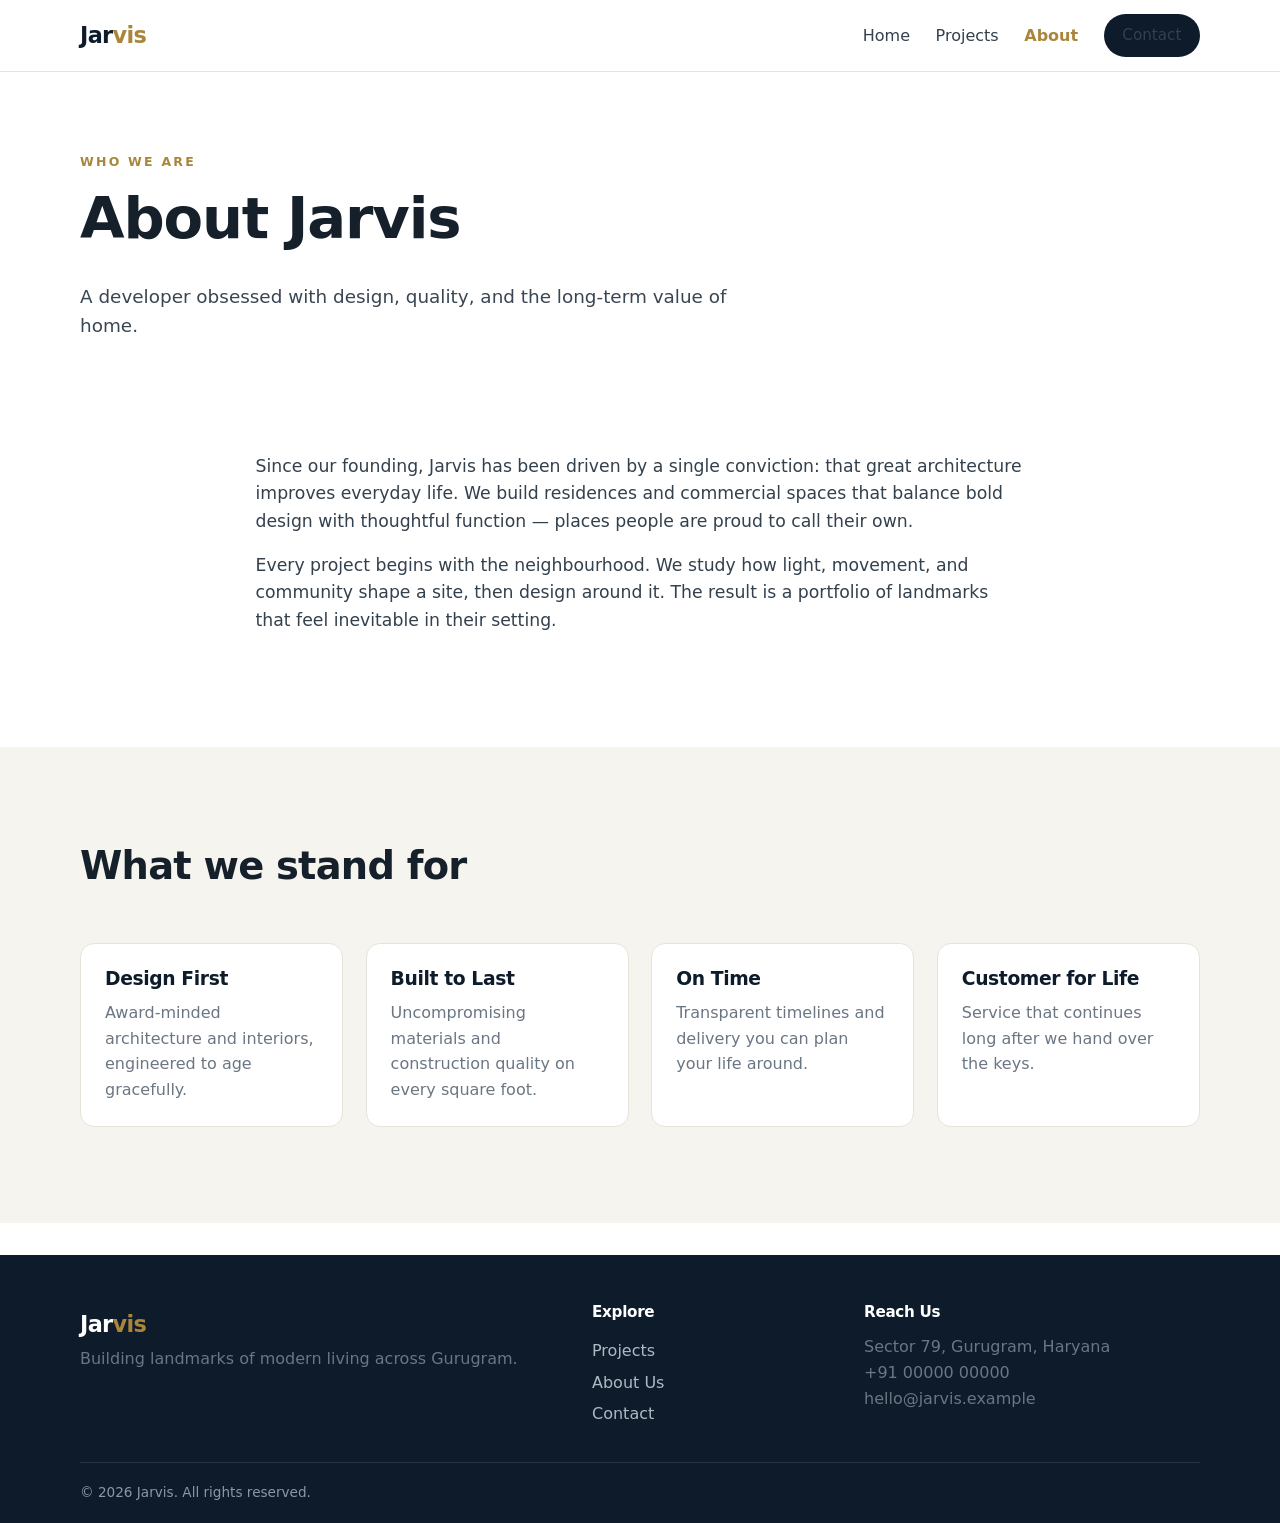
==== about.html @ 3f621bff "Initial commit: Jarvis real estate website" ====
<!DOCTYPE html>
<html lang="en">
<head>
  <meta charset="UTF-8" />
  <meta name="viewport" content="width=device-width, initial-scale=1.0" />
  <meta name="description" content="About Jarvis — our story, vision, and values." />
  <title>About — Jarvis</title>
  <link rel="stylesheet" href="css/styles.css" />
</head>
<body>
  <header class="site-header">
    <div class="container nav-wrap">
      <a class="brand" href="index.html">Jar<span>vis</span></a>
      <button class="nav-toggle" aria-label="Toggle menu" aria-expanded="false">
        <span></span><span></span><span></span>
      </button>
      <nav class="nav">
        <a href="index.html">Home</a>
        <a href="projects.html">Projects</a>
        <a href="about.html" class="active">About</a>
        <a href="contact.html" class="btn btn-nav">Contact</a>
      </nav>
    </div>
  </header>

  <main>
    <section class="page-head">
      <div class="container">
        <p class="eyebrow">Who We Are</p>
        <h1>About Jarvis</h1>
        <p class="lead">A developer obsessed with design, quality, and the long-term value of home.</p>
      </div>
    </section>

    <section class="section">
      <div class="container prose">
        <p>
          Since our founding, Jarvis has been driven by a single conviction:
          that great architecture improves everyday life. We build residences and commercial
          spaces that balance bold design with thoughtful function — places people are proud
          to call their own.
        </p>
        <p>
          Every project begins with the neighbourhood. We study how light, movement, and
          community shape a site, then design around it. The result is a portfolio of
          landmarks that feel inevitable in their setting.
        </p>
      </div>
    </section>

    <section class="section alt">
      <div class="container">
        <div class="section-head"><h2>What we stand for</h2></div>
        <div class="values">
          <div class="value">
            <h3>Design First</h3>
            <p>Award-minded architecture and interiors, engineered to age gracefully.</p>
          </div>
          <div class="value">
            <h3>Built to Last</h3>
            <p>Uncompromising materials and construction quality on every square foot.</p>
          </div>
          <div class="value">
            <h3>On Time</h3>
            <p>Transparent timelines and delivery you can plan your life around.</p>
          </div>
          <div class="value">
            <h3>Customer for Life</h3>
            <p>Service that continues long after we hand over the keys.</p>
          </div>
        </div>
      </div>
    </section>
  </main>

  <footer class="site-footer">
    <div class="container footer-grid">
      <div>
        <a class="brand" href="index.html">Jar<span>vis</span></a>
        <p class="muted">Building landmarks of modern living across Gurugram.</p>
      </div>
      <div>
        <h4>Explore</h4>
        <a href="projects.html">Projects</a>
        <a href="about.html">About Us</a>
        <a href="contact.html">Contact</a>
      </div>
      <div>
        <h4>Reach Us</h4>
        <p class="muted">Sector 79, Gurugram, Haryana<br />+91 00000 00000<br />hello@jarvis.example</p>
      </div>
    </div>
    <div class="container footer-bottom">
      <span>© <span id="year"></span> Jarvis. All rights reserved.</span>
    </div>
  </footer>

  <script src="js/main.js"></script>
</body>
</html>
---- css/styles.css ----
/* ===== Smartworld Developers — Design System ===== */
:root {
  --navy: #0d1b2a;
  --navy-2: #14273d;
  --ink: #16202b;
  --paper: #ffffff;
  --sand: #f6f4ef;
  --muted: #6b7683;
  --line: #e7e3da;
  --gold: #c8a34e;
  --gold-dark: #a9863a;
  --radius: 14px;
  --shadow: 0 10px 30px rgba(13, 27, 42, 0.08);
  --wrap: 1120px;
  --font: "Segoe UI", system-ui, -apple-system, Roboto, Helvetica, Arial, sans-serif;
}

* { box-sizing: border-box; }
html { scroll-behavior: smooth; }
body {
  margin: 0;
  font-family: var(--font);
  color: var(--ink);
  background: var(--paper);
  line-height: 1.6;
  -webkit-font-smoothing: antialiased;
}
h1, h2, h3, h4 { line-height: 1.2; margin: 0 0 .5em; letter-spacing: -0.02em; }
h1 { font-size: clamp(2.2rem, 5vw, 3.6rem); }
h2 { font-size: clamp(1.6rem, 3.5vw, 2.4rem); }
p { margin: 0 0 1rem; }
a { color: inherit; text-decoration: none; }
img { max-width: 100%; display: block; }

.container { width: min(var(--wrap), 92%); margin-inline: auto; }
.muted { color: var(--muted); }
.eyebrow {
  text-transform: uppercase; letter-spacing: .18em; font-size: .78rem;
  font-weight: 700; color: var(--gold-dark); margin-bottom: .75rem;
}
.lead { font-size: 1.15rem; color: #3a4653; max-width: 60ch; }

/* ===== Buttons ===== */
.btn {
  display: inline-block; padding: .8rem 1.5rem; border-radius: 999px;
  font-weight: 600; font-size: .95rem; cursor: pointer; border: 1px solid transparent;
  transition: transform .15s ease, background .2s ease, color .2s ease, box-shadow .2s ease;
}
.btn:active { transform: translateY(1px); }
.btn-primary { background: var(--gold); color: var(--navy); }
.btn-primary:hover { background: var(--gold-dark); box-shadow: 0 8px 20px rgba(200,163,78,.35); }
.btn-ghost { border-color: rgba(255,255,255,.4); color: #fff; }
.btn-ghost:hover { background: rgba(255,255,255,.1); }
.btn-nav { padding: .5rem 1.1rem; background: var(--navy); color: #fff; }
.btn-nav:hover { background: var(--navy-2); }

/* ===== Header / Nav ===== */
.site-header {
  position: sticky; top: 0; z-index: 50;
  background: rgba(255,255,255,.9); backdrop-filter: blur(10px);
  border-bottom: 1px solid var(--line);
}
.nav-wrap { display: flex; align-items: center; justify-content: space-between; padding: .9rem 0; }
.brand { font-size: 1.4rem; font-weight: 800; letter-spacing: -.03em; color: var(--navy); }
.brand span { color: var(--gold-dark); }
.nav { display: flex; align-items: center; gap: 1.6rem; }
.nav a { font-weight: 500; color: #33404d; }
.nav a:hover { color: var(--navy); }
.nav a.active:not(.btn) { color: var(--gold-dark); font-weight: 700; }
.nav-toggle { display: none; flex-direction: column; gap: 5px; background: none; border: 0; cursor: pointer; padding: 6px; }
.nav-toggle span { width: 24px; height: 2px; background: var(--navy); transition: .25s; }

/* ===== Hero ===== */
.hero {
  color: #fff; position: relative; overflow: hidden;
  background:
    radial-gradient(1200px 500px at 80% -10%, rgba(200,163,78,.25), transparent 60%),
    linear-gradient(160deg, var(--navy) 0%, var(--navy-2) 60%, #0a1622 100%);
}
.hero-inner { padding: clamp(4rem, 10vw, 7rem) 0; max-width: 720px; }
.hero .lead { color: #cdd6df; }
.hero-actions { display: flex; gap: 1rem; flex-wrap: wrap; margin-top: 2rem; }

/* ===== Stats ===== */
.stats { background: var(--sand); border-bottom: 1px solid var(--line); }
.stats-grid { display: grid; grid-template-columns: repeat(4, 1fr); gap: 1.5rem; padding: 2.5rem 0; text-align: center; }
.stat .num { display: block; font-size: 2.4rem; font-weight: 800; color: var(--navy); }
.stat .label { color: var(--muted); font-size: .9rem; letter-spacing: .02em; }

/* ===== Sections ===== */
.section { padding: clamp(3.5rem, 8vw, 6rem) 0; }
.section.alt { background: var(--sand); }
.section-head { display: flex; align-items: baseline; justify-content: space-between; gap: 1rem; margin-bottom: 2.2rem; flex-wrap: wrap; }
.link-more { color: var(--gold-dark); font-weight: 600; }
.page-head { padding: clamp(3rem, 7vw, 5rem) 0 0; }

/* ===== Cards ===== */
.cards { display: grid; grid-template-columns: repeat(auto-fill, minmax(280px, 1fr)); gap: 1.6rem; }
.card {
  background: #fff; border: 1px solid var(--line); border-radius: var(--radius);
  overflow: hidden; box-shadow: var(--shadow);
  transition: transform .2s ease, box-shadow .2s ease;
}
.card:hover { transform: translateY(-4px); box-shadow: 0 18px 40px rgba(13,27,42,.14); }
.card-media { height: 190px; background: linear-gradient(135deg, var(--h, #1f3a5f), #0d1b2a); }
.card-body { padding: 1.3rem 1.4rem 1.6rem; }
.tag {
  display: inline-block; font-size: .72rem; font-weight: 700; text-transform: uppercase;
  letter-spacing: .1em; color: var(--gold-dark); background: rgba(200,163,78,.12);
  padding: .25rem .6rem; border-radius: 999px; margin-bottom: .7rem;
}
.card h3 { margin-bottom: .35rem; }
.card p { color: var(--muted); font-size: .95rem; }
.price { font-weight: 700; color: var(--navy); }

/* ===== Filters ===== */
.filters { display: flex; gap: .6rem; flex-wrap: wrap; margin-bottom: 2rem; }
.chip {
  padding: .5rem 1.1rem; border-radius: 999px; border: 1px solid var(--line);
  background: #fff; cursor: pointer; font-weight: 600; color: #45525f; transition: .2s;
}
.chip:hover { border-color: var(--gold); }
.chip.active { background: var(--navy); color: #fff; border-color: var(--navy); }

/* ===== Values / Prose ===== */
.prose { max-width: 70ch; font-size: 1.08rem; color: #33404d; }
.values { display: grid; grid-template-columns: repeat(auto-fit, minmax(220px, 1fr)); gap: 1.4rem; }
.value { background: #fff; border: 1px solid var(--line); border-radius: var(--radius); padding: 1.5rem; }
.value h3 { color: var(--navy); }
.value p { color: var(--muted); margin: 0; }

/* ===== CTA ===== */
.cta { background: linear-gradient(160deg, var(--navy), var(--navy-2)); color: #fff; }
.cta-inner { text-align: center; padding: clamp(3rem, 7vw, 5rem) 0; }
.cta .btn { margin-top: 1rem; }

/* ===== Contact ===== */
.contact-grid { display: grid; grid-template-columns: 1.4fr 1fr; gap: 3rem; }
.field { margin-bottom: 1.1rem; display: flex; flex-direction: column; gap: .4rem; }
.field label { font-weight: 600; font-size: .9rem; }
.field input, .field textarea {
  font: inherit; padding: .75rem .9rem; border: 1px solid var(--line);
  border-radius: 10px; background: var(--sand); color: var(--ink); resize: vertical;
}
.field input:focus, .field textarea:focus { outline: 2px solid var(--gold); border-color: transparent; background: #fff; }
.form-note { font-weight: 600; min-height: 1.2em; margin-top: .5rem; }
.form-note.ok { color: #2e7d32; }
.form-note.err { color: #c0392b; }
.contact-info h3 { color: var(--navy); font-size: 1rem; margin-top: 1.2rem; }
.contact-info h3:first-child { margin-top: 0; }

/* ===== Footer ===== */
.site-footer { background: var(--navy); color: #cdd6df; margin-top: 2rem; }
.footer-grid { display: grid; grid-template-columns: 2fr 1fr 1.4fr; gap: 2rem; padding: 3rem 0 2rem; }
.site-footer .brand { color: #fff; }
.footer-grid h4 { color: #fff; margin-bottom: .8rem; font-size: .95rem; }
.footer-grid a { display: block; color: #aeb9c4; padding: .2rem 0; }
.footer-grid a:hover { color: var(--gold); }
.footer-bottom { border-top: 1px solid rgba(255,255,255,.1); padding: 1.2rem 0; font-size: .85rem; color: #8b97a3; }

/* ===== Responsive ===== */
@media (max-width: 780px) {
  .nav-toggle { display: flex; }
  .nav {
    position: fixed; inset: 62px 0 auto 0; flex-direction: column; align-items: flex-start;
    gap: 0; background: #fff; border-bottom: 1px solid var(--line); padding: .5rem 6%;
    transform: translateY(-140%); transition: transform .3s ease; box-shadow: var(--shadow);
  }
  .nav.open { transform: translateY(0); }
  .nav a { width: 100%; padding: .9rem 0; border-bottom: 1px solid var(--line); }
  .nav .btn-nav { border-bottom: 0; margin: .6rem 0; }
  .stats-grid { grid-template-columns: repeat(2, 1fr); }
  .contact-grid { grid-template-columns: 1fr; gap: 2rem; }
  .footer-grid { grid-template-columns: 1fr; gap: 1.5rem; }
}
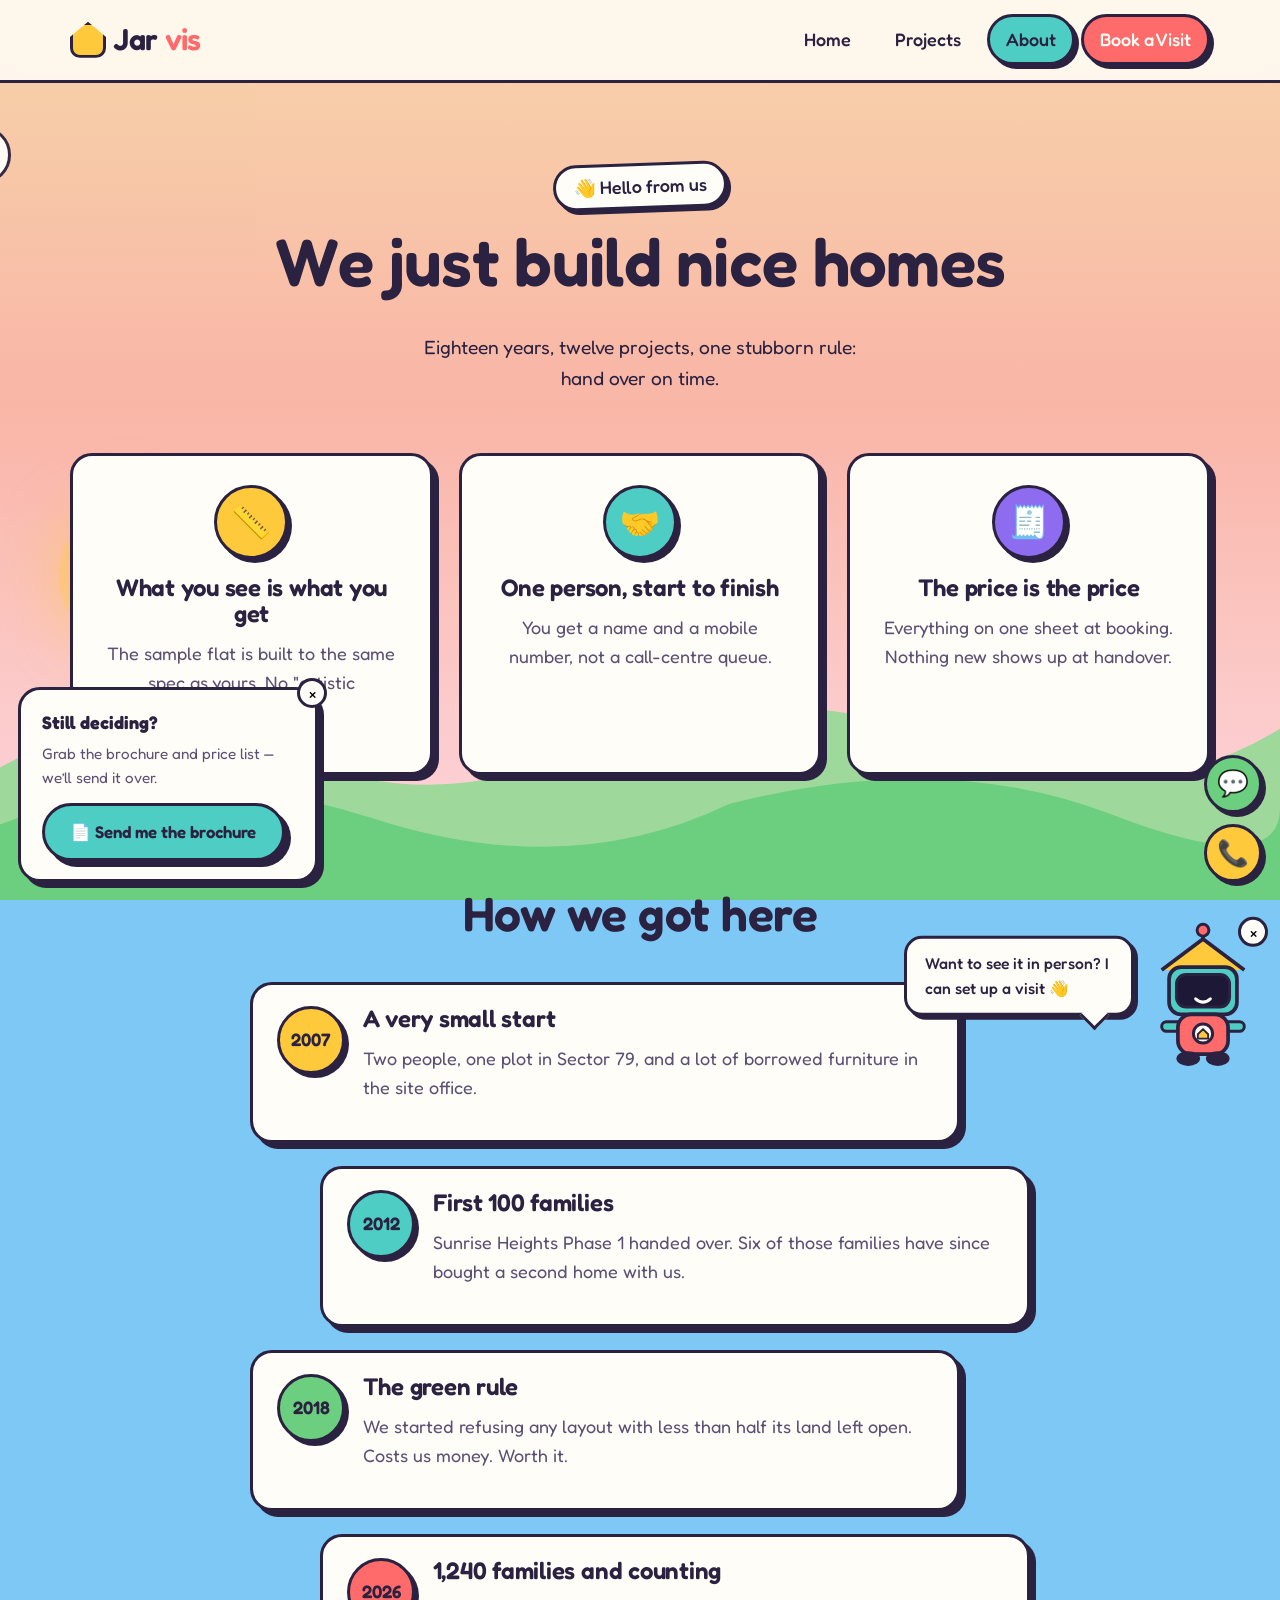
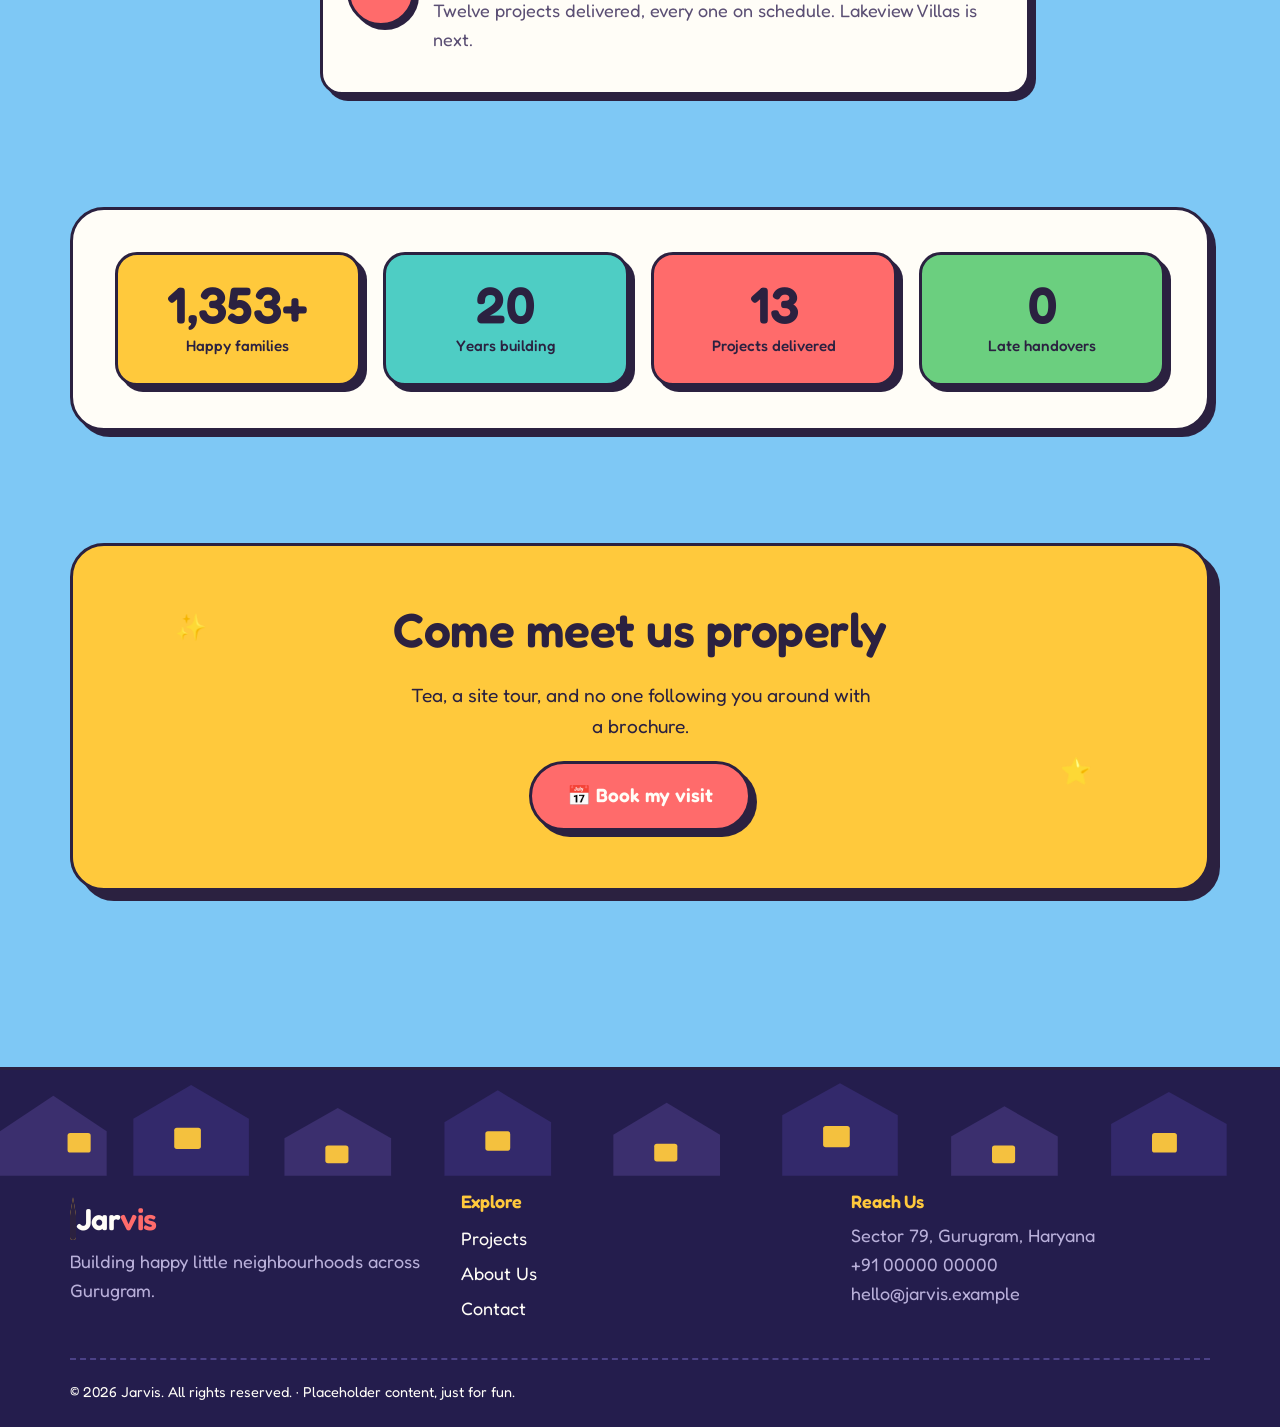
==== commit 5eb6aebe: "Cartoon redesign: day-to-night sky, Jarvi mascot, booking wizard Rebuilds the whole site as a hand-d" ====
--- a/about.html
+++ b/about.html
@@ -3,11 +3,14 @@
 <head>
   <meta charset="UTF-8" />
   <meta name="viewport" content="width=device-width, initial-scale=1.0" />
-  <meta name="description" content="About Jarvis — our story, vision, and values." />
+  <meta name="description" content="About Jarvis — eighteen years of building homes people actually want to live in." />
   <title>About — Jarvis</title>
+  <link rel="preconnect" href="https://fonts.googleapis.com" />
+  <link rel="preconnect" href="https://fonts.gstatic.com" crossorigin />
+  <link href="https://fonts.googleapis.com/css2?family=Fredoka:wght@400;500;600&display=swap" rel="stylesheet" />
   <link rel="stylesheet" href="css/styles.css" />
 </head>
-<body>
+<body data-phone="+910000000000">
   <header class="site-header">
     <div class="container nav-wrap">
       <a class="brand" href="index.html">Jar<span>vis</span></a>
@@ -18,7 +21,7 @@
         <a href="index.html">Home</a>
         <a href="projects.html">Projects</a>
         <a href="about.html" class="active">About</a>
-        <a href="contact.html" class="btn btn-nav">Contact</a>
+        <a href="contact.html" class="btn-nav" data-book data-source="header">Book a Visit</a>
       </nav>
     </div>
   </header>
@@ -26,72 +29,149 @@
   <main>
     <section class="page-head">
       <div class="container">
-        <p class="eyebrow">Who We Are</p>
-        <h1>About Jarvis</h1>
-        <p class="lead">A developer obsessed with design, quality, and the long-term value of home.</p>
+        <p class="eyebrow">👋 Hello from us</p>
+        <h1 class="pop-in">We just build nice homes</h1>
+        <p class="lead">Eighteen years, twelve projects, one stubborn rule: hand over on time.</p>
       </div>
     </section>
 
-    <section class="section">
-      <div class="container prose">
-        <p>
-          Since our founding, Jarvis has been driven by a single conviction:
-          that great architecture improves everyday life. We build residences and commercial
-          spaces that balance bold design with thoughtful function — places people are proud
-          to call their own.
-        </p>
-        <p>
-          Every project begins with the neighbourhood. We study how light, movement, and
-          community shape a site, then design around it. The result is a portfolio of
-          landmarks that feel inevitable in their setting.
-        </p>
+    <section class="section" style="padding-top:1.5rem">
+      <div class="container">
+        <div class="grid grid-3">
+          <article class="feature reveal">
+            <div class="doodle" style="--h:#ffc93c">📏</div>
+            <h3>What you see is what you get</h3>
+            <p class="muted">The sample flat is built to the same spec as yours. No "artistic impression".</p>
+          </article>
+          <article class="feature reveal">
+            <div class="doodle" style="--h:#4ecdc4">🤝</div>
+            <h3>One person, start to finish</h3>
+            <p class="muted">You get a name and a mobile number, not a call-centre queue.</p>
+          </article>
+          <article class="feature reveal">
+            <div class="doodle" style="--h:#8d6cf0">🧾</div>
+            <h3>The price is the price</h3>
+            <p class="muted">Everything on one sheet at booking. Nothing new shows up at handover.</p>
+          </article>
+        </div>
       </div>
     </section>
 
-    <section class="section alt">
+    <section class="section" style="padding-top:0">
       <div class="container">
-        <div class="section-head"><h2>What we stand for</h2></div>
-        <div class="values">
-          <div class="value">
-            <h3>Design First</h3>
-            <p>Award-minded architecture and interiors, engineered to age gracefully.</p>
+        <div class="section-head">
+          <h2>How we got here</h2>
+        </div>
+        <div class="timeline">
+          <article class="timeline-item reveal">
+            <span class="year-dot" style="--h:#ffc93c">2007</span>
+            <div>
+              <h3>A very small start</h3>
+              <p class="muted">Two people, one plot in Sector 79, and a lot of borrowed furniture in the site office.</p>
+            </div>
+          </article>
+          <article class="timeline-item reveal">
+            <span class="year-dot" style="--h:#4ecdc4">2012</span>
+            <div>
+              <h3>First 100 families</h3>
+              <p class="muted">Sunrise Heights Phase 1 handed over. Six of those families have since bought a second home with us.</p>
+            </div>
+          </article>
+          <article class="timeline-item reveal">
+            <span class="year-dot" style="--h:#6bcf7f">2018</span>
+            <div>
+              <h3>The green rule</h3>
+              <p class="muted">We started refusing any layout with less than half its land left open. Costs us money. Worth it.</p>
+            </div>
+          </article>
+          <article class="timeline-item reveal">
+            <span class="year-dot" style="--h:#ff6b6b">2026</span>
+            <div>
+              <h3>1,240 families and counting</h3>
+              <p class="muted">Twelve projects delivered, every one on schedule. Lakeview Villas is next.</p>
+            </div>
+          </article>
+        </div>
+      </div>
+    </section>
+
+    <section class="section" style="padding-top:0">
+      <div class="container">
+        <div class="panel">
+          <div class="stats">
+            <div class="stat" style="--h:#ffc93c">
+              <span class="num" data-count="1240" data-suffix="+">0</span>
+              <span class="label">Happy families</span>
+            </div>
+            <div class="stat" style="--h:#4ecdc4">
+              <span class="num" data-count="18">0</span>
+              <span class="label">Years building</span>
+            </div>
+            <div class="stat" style="--h:#ff6b6b">
+              <span class="num" data-count="12">0</span>
+              <span class="label">Projects delivered</span>
+            </div>
+            <div class="stat" style="--h:#6bcf7f">
+              <span class="num" data-count="0" data-suffix="">0</span>
+              <span class="label">Late handovers</span>
+            </div>
           </div>
-          <div class="value">
-            <h3>Built to Last</h3>
-            <p>Uncompromising materials and construction quality on every square foot.</p>
-          </div>
-          <div class="value">
-            <h3>On Time</h3>
-            <p>Transparent timelines and delivery you can plan your life around.</p>
-          </div>
-          <div class="value">
-            <h3>Customer for Life</h3>
-            <p>Service that continues long after we hand over the keys.</p>
-          </div>
+        </div>
+      </div>
+    </section>
+
+    <section class="section" style="padding-top:0">
+      <div class="container">
+        <div class="cta-band reveal">
+          <span class="sparkle" style="top:18%;left:9%">✨</span>
+          <span class="sparkle" style="top:60%;left:87%;animation-delay:1.6s">⭐</span>
+          <h2>Come meet us properly</h2>
+          <p class="lead">Tea, a site tour, and no one following you around with a brochure.</p>
+          <button class="btn btn-coral btn-lg" type="button" data-book data-source="about cta">📅 Book my visit</button>
         </div>
       </div>
     </section>
   </main>
 
   <footer class="site-footer">
-    <div class="container footer-grid">
-      <div>
-        <a class="brand" href="index.html">Jar<span>vis</span></a>
-        <p class="muted">Building landmarks of modern living across Gurugram.</p>
+    <svg class="footer-houses" viewBox="0 0 1440 120" preserveAspectRatio="none" aria-hidden="true">
+      <path d="M0 120 V70 L60 30 L120 70 V120 Z" fill="#3b2f6e"/>
+      <rect class="fwin" x="76" y="72" width="26" height="22" rx="3"/>
+      <path d="M150 120 V56 L215 18 L280 56 V120 Z" fill="#33296b"/>
+      <rect class="fwin" x="196" y="66" width="30" height="24" rx="3"/>
+      <path d="M320 120 V78 L380 44 L440 78 V120 Z" fill="#3b2f6e"/>
+      <rect class="fwin" x="366" y="86" width="26" height="20" rx="3"/>
+      <path d="M500 120 V60 L560 24 L620 60 V120 Z" fill="#33296b"/>
+      <rect class="fwin" x="546" y="70" width="28" height="22" rx="3"/>
+      <path d="M690 120 V74 L750 38 L810 74 V120 Z" fill="#3b2f6e"/>
+      <rect class="fwin" x="736" y="84" width="26" height="20" rx="3"/>
+      <path d="M880 120 V52 L945 16 L1010 52 V120 Z" fill="#33296b"/>
+      <rect class="fwin" x="926" y="64" width="30" height="24" rx="3"/>
+      <path d="M1070 120 V76 L1130 42 L1190 76 V120 Z" fill="#3b2f6e"/>
+      <rect class="fwin" x="1116" y="86" width="26" height="20" rx="3"/>
+      <path d="M1250 120 V62 L1315 26 L1380 62 V120 Z" fill="#33296b"/>
+      <rect class="fwin" x="1296" y="72" width="28" height="22" rx="3"/>
+    </svg>
+    <div class="container">
+      <div class="footer-grid">
+        <div>
+          <a class="brand" href="index.html">Jar<span>vis</span></a>
+          <p class="muted">Building happy little neighbourhoods across Gurugram.</p>
+        </div>
+        <div>
+          <h4>Explore</h4>
+          <a href="projects.html">Projects</a>
+          <a href="about.html">About Us</a>
+          <a href="contact.html">Contact</a>
+        </div>
+        <div>
+          <h4>Reach Us</h4>
+          <p class="muted">Sector 79, Gurugram, Haryana<br />+91 00000 00000<br />hello@jarvis.example</p>
+        </div>
       </div>
-      <div>
-        <h4>Explore</h4>
-        <a href="projects.html">Projects</a>
-        <a href="about.html">About Us</a>
-        <a href="contact.html">Contact</a>
+      <div class="footer-bottom">
+        <span>© <span id="year"></span> Jarvis. All rights reserved. · Placeholder content, just for fun.</span>
       </div>
-      <div>
-        <h4>Reach Us</h4>
-        <p class="muted">Sector 79, Gurugram, Haryana<br />+91 00000 00000<br />hello@jarvis.example</p>
-      </div>
-    </div>
-    <div class="container footer-bottom">
-      <span>© <span id="year"></span> Jarvis. All rights reserved.</span>
     </div>
   </footer>
 
--- a/css/styles.css
+++ b/css/styles.css
@@ -1,175 +1,1267 @@
-/* ===== Smartworld Developers — Design System ===== */
+/* ============================================================
+   Jarvis — cartoon edition
+   Design tokens first. Change the look here, not in the rules.
+   ============================================================ */
+
 :root {
-  --navy: #0d1b2a;
-  --navy-2: #14273d;
-  --ink: #16202b;
-  --paper: #ffffff;
-  --sand: #f6f4ef;
-  --muted: #6b7683;
-  --line: #e7e3da;
-  --gold: #c8a34e;
-  --gold-dark: #a9863a;
-  --radius: 14px;
-  --shadow: 0 10px 30px rgba(13, 27, 42, 0.08);
-  --wrap: 1120px;
-  --font: "Segoe UI", system-ui, -apple-system, Roboto, Helvetica, Arial, sans-serif;
+  /* Ink + paper */
+  --ink: #2b2140;
+  --ink-soft: #5b4f74;
+  --cream: #fff6e6;
+  --paper: #fffdf7;
+
+  /* Cartoon palette */
+  --sun: #ffc93c;
+  --coral: #ff6b6b;
+  --mint: #4ecdc4;
+  --sky: #7ec8f5;
+  --grape: #8d6cf0;
+  --leaf: #6bcf7f;
+  --peach: #ffa45c;
+
+  /* Cartoon chrome */
+  --line: 3px;
+  --radius: 22px;
+  --radius-lg: 34px;
+  --pop: 6px 6px 0 var(--ink);
+  --pop-sm: 4px 4px 0 var(--ink);
+  --pop-lg: 10px 10px 0 var(--ink);
+  --wrap: 1140px;
+
+  /* Bouncy easings */
+  --jelly: cubic-bezier(0.34, 1.56, 0.64, 1);
+  --smooth: cubic-bezier(0.22, 0.61, 0.36, 1);
+
+  /* Driven by JS — the day-to-night scroll journey (0 -> 1) */
+  --p: 0;
+  --night: 0;
+  --sun-x: 12%;
+  --sun-y: 62%;
+  --mx: 0;
+  --my: 0;
 }
 
 * { box-sizing: border-box; }
+
 html { scroll-behavior: smooth; }
+
 body {
   margin: 0;
-  font-family: var(--font);
+  font-family: "Fredoka", "Nunito", "Segoe UI Variable Display", "Segoe UI", system-ui, sans-serif;
+  font-size: 18px;
+  font-weight: 400;
+  line-height: 1.6;
   color: var(--ink);
-  background: var(--paper);
-  line-height: 1.6;
-  -webkit-font-smoothing: antialiased;
-}
-h1, h2, h3, h4 { line-height: 1.2; margin: 0 0 .5em; letter-spacing: -0.02em; }
-h1 { font-size: clamp(2.2rem, 5vw, 3.6rem); }
-h2 { font-size: clamp(1.6rem, 3.5vw, 2.4rem); }
-p { margin: 0 0 1rem; }
-a { color: inherit; text-decoration: none; }
-img { max-width: 100%; display: block; }
-
-.container { width: min(var(--wrap), 92%); margin-inline: auto; }
-.muted { color: var(--muted); }
+  background: var(--sky);
+  overflow-x: hidden;
+}
+
+img, svg { max-width: 100%; }
+
+h1, h2, h3, h4 {
+  font-weight: 600;
+  line-height: 1.1;
+  margin: 0 0 0.5em;
+  letter-spacing: -0.01em;
+}
+
+h1 { font-size: clamp(2.4rem, 6vw, 4.2rem); }
+h2 { font-size: clamp(1.9rem, 4vw, 3rem); }
+h3 { font-size: clamp(1.2rem, 2vw, 1.5rem); }
+
+p { margin: 0 0 1em; }
+a { color: inherit; }
+
+.container {
+  width: min(100% - 2.5rem, var(--wrap));
+  margin-inline: auto;
+}
+
+.muted { color: var(--ink-soft); }
+
+.section { padding: clamp(3.5rem, 9vw, 7rem) 0; position: relative; }
+
+/* ============================================================
+   THE SKY — one continuous scene behind the whole page.
+   Four gradient layers cross-fade as you scroll: dawn -> day ->
+   dusk -> night. JS sets the --l-* opacities and the sun arc.
+   ============================================================ */
+
+.sky {
+  position: fixed;
+  inset: 0;
+  z-index: -2;
+  overflow: hidden;
+  pointer-events: none;
+}
+
+.sky-layer {
+  position: absolute;
+  inset: 0;
+  will-change: opacity;
+}
+
+.sky-dawn  { background: linear-gradient(180deg, #ffd6a5 0%, #ffb4a2 45%, #ffd6e0 100%); opacity: var(--l-dawn, 1); }
+.sky-day   { background: linear-gradient(180deg, #6ec1f0 0%, #9fdcf7 55%, #d8f3ff 100%); opacity: var(--l-day, 0); }
+.sky-dusk  { background: linear-gradient(180deg, #6a4a94 0%, #e07a5f 55%, #ffb26b 100%); opacity: var(--l-dusk, 0); }
+.sky-night { background: linear-gradient(180deg, #16123a 0%, #2b2160 60%, #4a3a7a 100%); opacity: var(--l-night, 0); }
+
+/* Sun and moon ride the same arc, half a journey apart */
+.orb {
+  position: absolute;
+  width: clamp(70px, 9vw, 120px);
+  aspect-ratio: 1;
+  border-radius: 50%;
+  border: var(--line) solid var(--ink);
+  left: var(--sun-x);
+  top: var(--sun-y);
+  transform: translate(-50%, -50%);
+  will-change: left, top;
+}
+
+.orb-sun {
+  background: radial-gradient(circle at 35% 32%, #fff3b0, var(--sun) 70%);
+  box-shadow: 0 0 0 12px rgba(255, 201, 60, 0.28), 0 0 60px 20px rgba(255, 201, 60, 0.4);
+  opacity: calc(1 - var(--night));
+}
+
+.orb-moon {
+  left: var(--moon-x, 16%);
+  top: var(--moon-y, 78%);
+  background: radial-gradient(circle at 62% 38%, #fffdf7, #ded6f5 70%);
+  box-shadow: 0 0 0 12px rgba(255, 255, 255, 0.16), 0 0 50px 14px rgba(214, 205, 255, 0.35);
+  opacity: var(--night);
+}
+
+.orb-moon::before,
+.orb-moon::after {
+  content: "";
+  position: absolute;
+  border-radius: 50%;
+  background: rgba(139, 126, 184, 0.35);
+}
+.orb-moon::before { width: 22%; height: 22%; top: 26%; left: 24%; }
+.orb-moon::after  { width: 15%; height: 15%; top: 58%; left: 55%; }
+
+/* Stars only exist after dark */
+.stars { position: absolute; inset: 0; opacity: var(--night); }
+.star {
+  position: absolute;
+  width: 5px;
+  height: 5px;
+  background: #fffdf7;
+  border-radius: 50%;
+  animation: twinkle 3s var(--smooth) infinite;
+}
+@keyframes twinkle {
+  0%, 100% { opacity: 0.25; transform: scale(0.7); }
+  50%      { opacity: 1;    transform: scale(1.15); }
+}
+
+/* Puffy clouds drifting at three speeds, plus a nudge from the cursor */
+.cloud {
+  position: absolute;
+  background: var(--paper);
+  border: var(--line) solid var(--ink);
+  border-radius: 100px;
+  opacity: calc(0.95 - var(--night) * 0.7);
+  will-change: transform;
+}
+.cloud::before,
+.cloud::after {
+  content: "";
+  position: absolute;
+  background: var(--paper);
+  border: var(--line) solid var(--ink);
+  border-radius: 50%;
+}
+.cloud::before { width: 55%; aspect-ratio: 1; top: -45%; left: 8%; }
+.cloud::after  { width: 42%; aspect-ratio: 1; top: -32%; right: 12%; }
+/* caps the inner outlines so the puffs read as one cloud */
+.cloud i {
+  position: absolute;
+  inset: 3px 6% auto;
+  height: 60%;
+  background: var(--paper);
+  border-radius: 100px;
+}
+
+.cloud-1 { width: 190px; height: 58px; top: 14%; left: -14%; animation: drift 46s linear infinite; transform: translateX(calc(var(--mx) * -18px)); }
+.cloud-2 { width: 130px; height: 44px; top: 30%; left: -22%; animation: drift 66s linear infinite 6s; transform: translateX(calc(var(--mx) * -30px)); }
+.cloud-3 { width: 240px; height: 70px; top: 55%; left: -30%; animation: drift 88s linear infinite 14s; transform: translateX(calc(var(--mx) * -10px)); }
+
+@keyframes drift {
+  from { margin-left: 0; }
+  to   { margin-left: 150vw; }
+}
+
+/* Rolling hills pinned to the bottom of the sky */
+.hills {
+  position: absolute;
+  bottom: 0;
+  left: 0;
+  width: 100%;
+  height: 34vh;
+  min-height: 200px;
+}
+.hills svg { position: absolute; bottom: 0; width: 100%; height: 100%; }
+.hill-far  { fill: #9ed99b; filter: brightness(calc(1 - var(--night) * 0.55)); }
+.hill-near { fill: #6bcf7f; filter: brightness(calc(1 - var(--night) * 0.6)); }
+
+/* ============================================================
+   BUTTONS — squash & stretch does most of the cartoon work
+   ============================================================ */
+
+.btn {
+  display: inline-flex;
+  align-items: center;
+  gap: 0.5rem;
+  padding: 0.8rem 1.6rem;
+  font: inherit;
+  font-weight: 600;
+  font-size: 1.05rem;
+  text-decoration: none;
+  color: var(--ink);
+  background: var(--paper);
+  border: var(--line) solid var(--ink);
+  border-radius: 100px;
+  box-shadow: var(--pop);
+  cursor: pointer;
+  transition: transform 0.18s var(--jelly), box-shadow 0.18s var(--jelly);
+}
+.btn:hover { transform: translate(-2px, -3px) rotate(-1.5deg); box-shadow: var(--pop-lg); }
+.btn:active { transform: translate(4px, 4px) scale(0.96); box-shadow: 2px 2px 0 var(--ink); }
+.btn:focus-visible { outline: 4px dashed var(--grape); outline-offset: 4px; }
+
+.btn-primary { background: var(--sun); }
+.btn-coral   { background: var(--coral); color: var(--paper); }
+.btn-mint    { background: var(--mint); }
+.btn-lg      { padding: 1.05rem 2.2rem; font-size: 1.2rem; }
+.btn[disabled] { opacity: 0.55; cursor: not-allowed; transform: none; box-shadow: var(--pop-sm); }
+
+/* ============================================================
+   HEADER
+   ============================================================ */
+
+.site-header {
+  position: sticky;
+  top: 0;
+  z-index: 60;
+  padding: 0.9rem 0;
+  background: rgba(255, 253, 247, 0.86);
+  backdrop-filter: blur(8px);
+  border-bottom: var(--line) solid var(--ink);
+}
+
+.nav-wrap { display: flex; align-items: center; justify-content: space-between; gap: 1rem; position: relative; }
+
+.brand {
+  font-size: 1.9rem;
+  font-weight: 600;
+  text-decoration: none;
+  letter-spacing: -0.02em;
+  display: inline-flex;
+  align-items: center;
+  gap: 0.45rem;
+}
+.brand span { color: var(--coral); }
+.brand::before {
+  content: "";
+  width: 30px;
+  height: 30px;
+  background: var(--sun);
+  border: var(--line) solid var(--ink);
+  border-radius: 8px 8px 10px 10px;
+  clip-path: polygon(50% 0, 100% 42%, 100% 100%, 0 100%, 0 42%);
+  transition: transform 0.4s var(--jelly);
+}
+.brand:hover::before { transform: rotate(-12deg) scale(1.12); }
+
+.nav { display: flex; align-items: center; gap: 0.4rem; }
+.nav a {
+  padding: 0.5rem 1rem;
+  text-decoration: none;
+  font-weight: 500;
+  border-radius: 100px;
+  border: var(--line) solid transparent;
+  transition: transform 0.2s var(--jelly), background 0.2s;
+}
+.nav a:hover { background: var(--cream); transform: translateY(-3px) rotate(-2deg); }
+.nav a.active { background: var(--mint); border-color: var(--ink); box-shadow: var(--pop-sm); }
+.nav .btn-nav { background: var(--coral); color: var(--paper); border-color: var(--ink); box-shadow: var(--pop-sm); }
+
+.nav-toggle {
+  display: none;
+  flex-direction: column;
+  gap: 5px;
+  padding: 0.6rem;
+  background: var(--paper);
+  border: var(--line) solid var(--ink);
+  border-radius: 14px;
+  box-shadow: var(--pop-sm);
+  cursor: pointer;
+}
+.nav-toggle span { display: block; width: 24px; height: 3px; background: var(--ink); border-radius: 3px; }
+
+/* ============================================================
+   HERO
+   ============================================================ */
+
+.hero {
+  position: relative;
+  padding: clamp(3rem, 8vw, 6rem) 0 0;
+  text-align: center;
+  min-height: 88vh;
+  display: flex;
+  flex-direction: column;
+  justify-content: center;
+}
+
+.hero-inner { position: relative; z-index: 2; }
+
 .eyebrow {
-  text-transform: uppercase; letter-spacing: .18em; font-size: .78rem;
-  font-weight: 700; color: var(--gold-dark); margin-bottom: .75rem;
-}
-.lead { font-size: 1.15rem; color: #3a4653; max-width: 60ch; }
-
-/* ===== Buttons ===== */
-.btn {
-  display: inline-block; padding: .8rem 1.5rem; border-radius: 999px;
-  font-weight: 600; font-size: .95rem; cursor: pointer; border: 1px solid transparent;
-  transition: transform .15s ease, background .2s ease, color .2s ease, box-shadow .2s ease;
-}
-.btn:active { transform: translateY(1px); }
-.btn-primary { background: var(--gold); color: var(--navy); }
-.btn-primary:hover { background: var(--gold-dark); box-shadow: 0 8px 20px rgba(200,163,78,.35); }
-.btn-ghost { border-color: rgba(255,255,255,.4); color: #fff; }
-.btn-ghost:hover { background: rgba(255,255,255,.1); }
-.btn-nav { padding: .5rem 1.1rem; background: var(--navy); color: #fff; }
-.btn-nav:hover { background: var(--navy-2); }
-
-/* ===== Header / Nav ===== */
-.site-header {
-  position: sticky; top: 0; z-index: 50;
-  background: rgba(255,255,255,.9); backdrop-filter: blur(10px);
-  border-bottom: 1px solid var(--line);
-}
-.nav-wrap { display: flex; align-items: center; justify-content: space-between; padding: .9rem 0; }
-.brand { font-size: 1.4rem; font-weight: 800; letter-spacing: -.03em; color: var(--navy); }
-.brand span { color: var(--gold-dark); }
-.nav { display: flex; align-items: center; gap: 1.6rem; }
-.nav a { font-weight: 500; color: #33404d; }
-.nav a:hover { color: var(--navy); }
-.nav a.active:not(.btn) { color: var(--gold-dark); font-weight: 700; }
-.nav-toggle { display: none; flex-direction: column; gap: 5px; background: none; border: 0; cursor: pointer; padding: 6px; }
-.nav-toggle span { width: 24px; height: 2px; background: var(--navy); transition: .25s; }
-
-/* ===== Hero ===== */
-.hero {
-  color: #fff; position: relative; overflow: hidden;
-  background:
-    radial-gradient(1200px 500px at 80% -10%, rgba(200,163,78,.25), transparent 60%),
-    linear-gradient(160deg, var(--navy) 0%, var(--navy-2) 60%, #0a1622 100%);
-}
-.hero-inner { padding: clamp(4rem, 10vw, 7rem) 0; max-width: 720px; }
-.hero .lead { color: #cdd6df; }
-.hero-actions { display: flex; gap: 1rem; flex-wrap: wrap; margin-top: 2rem; }
-
-/* ===== Stats ===== */
-.stats { background: var(--sand); border-bottom: 1px solid var(--line); }
-.stats-grid { display: grid; grid-template-columns: repeat(4, 1fr); gap: 1.5rem; padding: 2.5rem 0; text-align: center; }
-.stat .num { display: block; font-size: 2.4rem; font-weight: 800; color: var(--navy); }
-.stat .label { color: var(--muted); font-size: .9rem; letter-spacing: .02em; }
-
-/* ===== Sections ===== */
-.section { padding: clamp(3.5rem, 8vw, 6rem) 0; }
-.section.alt { background: var(--sand); }
-.section-head { display: flex; align-items: baseline; justify-content: space-between; gap: 1rem; margin-bottom: 2.2rem; flex-wrap: wrap; }
-.link-more { color: var(--gold-dark); font-weight: 600; }
-.page-head { padding: clamp(3rem, 7vw, 5rem) 0 0; }
-
-/* ===== Cards ===== */
-.cards { display: grid; grid-template-columns: repeat(auto-fill, minmax(280px, 1fr)); gap: 1.6rem; }
+  display: inline-block;
+  padding: 0.35rem 1.1rem;
+  margin-bottom: 1rem;
+  font-weight: 500;
+  background: var(--paper);
+  border: var(--line) solid var(--ink);
+  border-radius: 100px;
+  box-shadow: var(--pop-sm);
+  transform: rotate(-2deg);
+}
+
+/* Headline drops in letter by letter (JS splits it) */
+.pop-in > span {
+  display: inline-block;
+  opacity: 0;
+  animation: dropLetter 0.6s var(--jelly) forwards;
+}
+@keyframes dropLetter {
+  from { opacity: 0; transform: translateY(-40px) rotate(-12deg) scale(0.7); }
+  to   { opacity: 1; transform: none; }
+}
+
+/* Hand-drawn underline that draws itself */
+.squiggle { display: block; margin: -0.4rem auto 1.2rem; max-width: 380px; }
+.squiggle path {
+  fill: none;
+  stroke: var(--coral);
+  stroke-width: 7;
+  stroke-linecap: round;
+  stroke-dasharray: 420;
+  stroke-dashoffset: 420;
+  animation: draw 1.1s var(--smooth) 0.9s forwards;
+}
+@keyframes draw { to { stroke-dashoffset: 0; } }
+
+.lead {
+  max-width: 42ch;
+  margin-inline: auto;
+  font-size: 1.2rem;
+}
+
+.hero-cta { display: flex; gap: 1rem; justify-content: center; flex-wrap: wrap; margin-top: 1.6rem; }
+
+/* Skyline sits at the foot of the hero, windows twinkling */
+.skyline { position: relative; margin-top: auto; pointer-events: none; }
+.skyline svg { display: block; width: 100%; height: auto; }
+/* pale glass by day, warm glow after dark */
+.win {
+  fill: #ffeaa7;
+  opacity: calc(0.5 + var(--night) * 0.5);
+  animation: blinkWin 6s steps(1) infinite;
+}
+@keyframes blinkWin {
+  0%, 44%   { opacity: calc(0.5 + var(--night) * 0.5); }
+  45%, 60%  { opacity: 1; }
+  61%, 100% { opacity: calc(0.5 + var(--night) * 0.5); }
+}
+
+/* A little car putters across every so often */
+.car-lane { position: absolute; bottom: 4px; left: 0; width: 100%; height: 52px; overflow: hidden; pointer-events: none; }
+.car { position: absolute; bottom: 0; left: -150px; width: 110px; animation: drive 15s linear infinite 3s; }
+@keyframes drive {
+  0%   { transform: translateX(0); }
+  100% { transform: translateX(calc(100vw + 280px)); }
+}
+.car-body { animation: bounce 0.5s ease-in-out infinite alternate; transform-origin: center bottom; transform-box: fill-box; }
+@keyframes bounce { to { transform: translateY(-2.5px); } }
+.wheel { animation: roll 0.6s linear infinite; transform-origin: center; transform-box: fill-box; }
+@keyframes roll { to { transform: rotate(360deg); } }
+
+/* ============================================================
+   PANELS + CARDS
+   ============================================================ */
+
+.panel {
+  background: var(--paper);
+  border: var(--line) solid var(--ink);
+  border-radius: var(--radius-lg);
+  box-shadow: var(--pop);
+  padding: clamp(1.5rem, 4vw, 2.6rem);
+}
+
+.section-head { text-align: center; margin-bottom: 2.6rem; }
+
+.grid { display: grid; gap: 1.6rem; }
+.grid-3 { grid-template-columns: repeat(auto-fit, minmax(280px, 1fr)); }
+.grid-2 { grid-template-columns: repeat(auto-fit, minmax(320px, 1fr)); }
+
+/* Reveal on scroll */
+.reveal { opacity: 0; transform: translateY(28px) scale(0.97); }
+.reveal.in { opacity: 1; transform: none; transition: opacity 0.6s var(--smooth), transform 0.7s var(--jelly); }
+
+/* Feature cards */
+.feature {
+  background: var(--paper);
+  border: var(--line) solid var(--ink);
+  border-radius: var(--radius);
+  box-shadow: var(--pop);
+  padding: 1.8rem;
+  text-align: center;
+  transition: transform 0.25s var(--jelly), box-shadow 0.25s var(--jelly);
+}
+.feature:hover { transform: translate(-3px, -6px) rotate(1.5deg); box-shadow: var(--pop-lg); }
+.feature .doodle {
+  width: 74px;
+  height: 74px;
+  margin: 0 auto 1rem;
+  display: grid;
+  place-items: center;
+  font-size: 2rem;
+  background: var(--h, var(--mint));
+  border: var(--line) solid var(--ink);
+  border-radius: 50%;
+  box-shadow: var(--pop-sm);
+  animation: wobble 4s ease-in-out infinite;
+}
+@keyframes wobble {
+  0%, 100% { transform: rotate(-5deg); }
+  50%      { transform: rotate(5deg); }
+}
+
+/* --- Project house cards. The door opens on hover. --- */
 .card {
-  background: #fff; border: 1px solid var(--line); border-radius: var(--radius);
-  overflow: hidden; box-shadow: var(--shadow);
-  transition: transform .2s ease, box-shadow .2s ease;
-}
-.card:hover { transform: translateY(-4px); box-shadow: 0 18px 40px rgba(13,27,42,.14); }
-.card-media { height: 190px; background: linear-gradient(135deg, var(--h, #1f3a5f), #0d1b2a); }
-.card-body { padding: 1.3rem 1.4rem 1.6rem; }
+  background: var(--paper);
+  border: var(--line) solid var(--ink);
+  border-radius: var(--radius);
+  box-shadow: var(--pop);
+  overflow: hidden;
+  display: flex;
+  flex-direction: column;
+  transition: transform 0.3s var(--jelly), box-shadow 0.3s var(--jelly);
+}
+.card:hover { transform: translate(-4px, -8px) rotate(-1deg); box-shadow: var(--pop-lg); }
+
+.card-media {
+  position: relative;
+  aspect-ratio: 5 / 4;
+  background: linear-gradient(180deg, var(--cream), #d9f2d5);
+  border-bottom: var(--line) solid var(--ink);
+  perspective: 700px;
+  display: grid;
+  place-items: end center;
+  overflow: hidden;
+}
+.card-media .house { width: 80%; margin-bottom: -2px; }
+.house .wall { fill: var(--h, var(--sky)); }
+.house .roof { fill: var(--ink); }
+.house .pane { fill: #ffeaa7; }
+.house .door-panel {
+  fill: #7a5c3e;
+  transform-origin: left center;
+  transform-box: fill-box;
+  transition: transform 0.55s var(--jelly);
+}
+.card:hover .house .door-panel { transform: rotateY(-78deg); }
+.house .door-glow { fill: #ffd76e; opacity: 0; transition: opacity 0.5s var(--smooth) 0.1s; }
+.card:hover .house .door-glow { opacity: 1; }
+.house .tree { fill: var(--leaf); }
+
 .tag {
-  display: inline-block; font-size: .72rem; font-weight: 700; text-transform: uppercase;
-  letter-spacing: .1em; color: var(--gold-dark); background: rgba(200,163,78,.12);
-  padding: .25rem .6rem; border-radius: 999px; margin-bottom: .7rem;
-}
-.card h3 { margin-bottom: .35rem; }
-.card p { color: var(--muted); font-size: .95rem; }
-.price { font-weight: 700; color: var(--navy); }
-
-/* ===== Filters ===== */
-.filters { display: flex; gap: .6rem; flex-wrap: wrap; margin-bottom: 2rem; }
+  position: absolute;
+  top: 12px;
+  left: 12px;
+  padding: 0.25rem 0.9rem;
+  font-size: 0.85rem;
+  font-weight: 600;
+  background: var(--paper);
+  border: var(--line) solid var(--ink);
+  border-radius: 100px;
+  z-index: 2;
+}
+
+/* Price tag swinging on a string */
+.price-tag {
+  position: absolute;
+  top: 0;
+  right: 22px;
+  padding: 0.3rem 0.9rem 0.4rem;
+  font-weight: 600;
+  background: var(--sun);
+  border: var(--line) solid var(--ink);
+  border-radius: 0 0 14px 14px;
+  transform-origin: top center;
+  animation: swing 3.5s ease-in-out infinite;
+  z-index: 2;
+}
+@keyframes swing {
+  0%, 100% { transform: rotate(-4deg); }
+  50%      { transform: rotate(4deg); }
+}
+
+/* Flapping SOLD OUT ribbon */
+.ribbon {
+  position: absolute;
+  top: 26px;
+  right: -34px;
+  padding: 0.3rem 3rem;
+  font-size: 0.82rem;
+  font-weight: 600;
+  letter-spacing: 0.08em;
+  color: var(--paper);
+  background: var(--coral);
+  border-top: var(--line) solid var(--ink);
+  border-bottom: var(--line) solid var(--ink);
+  transform: rotate(38deg);
+  animation: flap 2.4s ease-in-out infinite;
+  z-index: 3;
+}
+@keyframes flap {
+  0%, 100% { transform: rotate(38deg) skewX(0deg); }
+  50%      { transform: rotate(38deg) skewX(-7deg); }
+}
+
+.card-body { padding: 1.4rem; display: flex; flex-direction: column; gap: 0.55rem; flex: 1; }
+.card-body h3 { margin: 0; }
+.card-meta { display: flex; flex-wrap: wrap; gap: 0.5rem; font-size: 0.92rem; color: var(--ink-soft); }
+.card-body .btn { margin-top: auto; align-self: flex-start; }
+
+/* Filter chips */
+.chips { display: flex; flex-wrap: wrap; gap: 0.7rem; justify-content: center; margin-bottom: 2.4rem; }
 .chip {
-  padding: .5rem 1.1rem; border-radius: 999px; border: 1px solid var(--line);
-  background: #fff; cursor: pointer; font-weight: 600; color: #45525f; transition: .2s;
-}
-.chip:hover { border-color: var(--gold); }
-.chip.active { background: var(--navy); color: #fff; border-color: var(--navy); }
-
-/* ===== Values / Prose ===== */
-.prose { max-width: 70ch; font-size: 1.08rem; color: #33404d; }
-.values { display: grid; grid-template-columns: repeat(auto-fit, minmax(220px, 1fr)); gap: 1.4rem; }
-.value { background: #fff; border: 1px solid var(--line); border-radius: var(--radius); padding: 1.5rem; }
-.value h3 { color: var(--navy); }
-.value p { color: var(--muted); margin: 0; }
-
-/* ===== CTA ===== */
-.cta { background: linear-gradient(160deg, var(--navy), var(--navy-2)); color: #fff; }
-.cta-inner { text-align: center; padding: clamp(3rem, 7vw, 5rem) 0; }
-.cta .btn { margin-top: 1rem; }
-
-/* ===== Contact ===== */
-.contact-grid { display: grid; grid-template-columns: 1.4fr 1fr; gap: 3rem; }
-.field { margin-bottom: 1.1rem; display: flex; flex-direction: column; gap: .4rem; }
-.field label { font-weight: 600; font-size: .9rem; }
-.field input, .field textarea {
-  font: inherit; padding: .75rem .9rem; border: 1px solid var(--line);
-  border-radius: 10px; background: var(--sand); color: var(--ink); resize: vertical;
-}
-.field input:focus, .field textarea:focus { outline: 2px solid var(--gold); border-color: transparent; background: #fff; }
-.form-note { font-weight: 600; min-height: 1.2em; margin-top: .5rem; }
-.form-note.ok { color: #2e7d32; }
-.form-note.err { color: #c0392b; }
-.contact-info h3 { color: var(--navy); font-size: 1rem; margin-top: 1.2rem; }
-.contact-info h3:first-child { margin-top: 0; }
-
-/* ===== Footer ===== */
-.site-footer { background: var(--navy); color: #cdd6df; margin-top: 2rem; }
-.footer-grid { display: grid; grid-template-columns: 2fr 1fr 1.4fr; gap: 2rem; padding: 3rem 0 2rem; }
-.site-footer .brand { color: #fff; }
-.footer-grid h4 { color: #fff; margin-bottom: .8rem; font-size: .95rem; }
-.footer-grid a { display: block; color: #aeb9c4; padding: .2rem 0; }
-.footer-grid a:hover { color: var(--gold); }
-.footer-bottom { border-top: 1px solid rgba(255,255,255,.1); padding: 1.2rem 0; font-size: .85rem; color: #8b97a3; }
-
-/* ===== Responsive ===== */
-@media (max-width: 780px) {
+  padding: 0.55rem 1.4rem;
+  font: inherit;
+  font-weight: 500;
+  background: var(--paper);
+  border: var(--line) solid var(--ink);
+  border-radius: 100px;
+  box-shadow: var(--pop-sm);
+  cursor: pointer;
+  transition: transform 0.2s var(--jelly), background 0.2s;
+}
+.chip:hover { transform: translateY(-4px) rotate(-2deg); }
+.chip:active { transform: translate(3px, 3px) scale(0.95); box-shadow: 1px 1px 0 var(--ink); }
+.chip.active { background: var(--sun); }
+
+/* Cards leave with a spin, not a hard cut */
+.card.hiding { animation: cardOut 0.35s var(--smooth) forwards; }
+.card.showing { animation: cardIn 0.45s var(--jelly); }
+@keyframes cardOut { to { opacity: 0; transform: scale(0.6) rotate(9deg); } }
+@keyframes cardIn { from { opacity: 0; transform: scale(0.7) rotate(-7deg); } }
+
+/* ============================================================
+   STATS — odometer counters that overshoot then settle
+   ============================================================ */
+
+.stats { display: grid; grid-template-columns: repeat(auto-fit, minmax(180px, 1fr)); gap: 1.4rem; }
+.stat {
+  text-align: center;
+  padding: 1.5rem 1rem;
+  background: var(--h, var(--paper));
+  border: var(--line) solid var(--ink);
+  border-radius: var(--radius);
+  box-shadow: var(--pop);
+  transition: transform 0.25s var(--jelly);
+}
+.stat:hover { transform: translateY(-6px) rotate(-2deg); }
+.stat .num { display: block; font-size: clamp(2.2rem, 5vw, 3.2rem); font-weight: 600; line-height: 1; }
+.stat .num.pop { animation: numPop 0.5s var(--jelly); }
+@keyframes numPop {
+  0%   { transform: scale(1); }
+  45%  { transform: scale(1.25) rotate(-3deg); }
+  100% { transform: scale(1); }
+}
+.stat .label { font-size: 0.95rem; font-weight: 500; }
+
+/* ============================================================
+   TESTIMONIALS
+   ============================================================ */
+
+.quote {
+  background: var(--paper);
+  border: var(--line) solid var(--ink);
+  border-radius: var(--radius);
+  box-shadow: var(--pop);
+  padding: 1.6rem;
+  position: relative;
+  transition: transform 0.25s var(--jelly);
+}
+.quote:hover { transform: rotate(-1.5deg) translateY(-5px); }
+.quote::before {
+  content: "\201C";
+  position: absolute;
+  top: -18px;
+  left: 18px;
+  font-size: 5rem;
+  line-height: 1;
+  color: var(--coral);
+}
+.who { display: flex; align-items: center; gap: 0.8rem; margin-top: 1rem; }
+.avatar {
+  width: 52px;
+  height: 52px;
+  flex: none;
+  display: grid;
+  place-items: center;
+  font-size: 1.5rem;
+  background: var(--h, var(--mint));
+  border: var(--line) solid var(--ink);
+  border-radius: 50%;
+}
+
+/* ============================================================
+   CTA BAND
+   ============================================================ */
+
+.cta-band {
+  text-align: center;
+  background: var(--sun);
+  border: var(--line) solid var(--ink);
+  border-radius: var(--radius-lg);
+  box-shadow: var(--pop-lg);
+  padding: clamp(2.2rem, 6vw, 3.6rem);
+  position: relative;
+  overflow: hidden;
+}
+.cta-band .sparkle { position: absolute; font-size: 1.6rem; animation: float 5s ease-in-out infinite; }
+@keyframes float {
+  0%, 100% { transform: translateY(0) rotate(0); }
+  50%      { transform: translateY(-14px) rotate(14deg); }
+}
+
+/* ============================================================
+   PAGE HEAD (inner pages)
+   ============================================================ */
+
+.page-head { padding: clamp(2.5rem, 7vw, 5rem) 0 1rem; text-align: center; }
+
+/* ============================================================
+   TIMELINE (about page)
+   ============================================================ */
+
+.timeline { display: grid; gap: 1.4rem; max-width: 780px; margin-inline: auto; }
+.timeline-item {
+  display: flex;
+  gap: 1.1rem;
+  align-items: flex-start;
+  background: var(--paper);
+  border: var(--line) solid var(--ink);
+  border-radius: var(--radius);
+  box-shadow: var(--pop);
+  padding: 1.3rem 1.5rem;
+  transition: transform 0.25s var(--jelly);
+}
+.timeline-item:nth-child(odd)  { margin-right: clamp(0px, 6vw, 70px); }
+.timeline-item:nth-child(even) { margin-left: clamp(0px, 6vw, 70px); }
+.timeline-item:hover { transform: translateX(6px) rotate(-1deg); }
+.year-dot {
+  flex: none;
+  width: 68px;
+  height: 68px;
+  display: grid;
+  place-items: center;
+  font-weight: 600;
+  background: var(--h, var(--sun));
+  border: var(--line) solid var(--ink);
+  border-radius: 50%;
+  box-shadow: var(--pop-sm);
+}
+
+/* ============================================================
+   JARVI — the mascot
+   ============================================================ */
+
+.jarvi { width: 150px; display: block; overflow: visible; }
+.jarvi .body-g { animation: idleBob 3s ease-in-out infinite; transform-origin: center bottom; transform-box: fill-box; }
+@keyframes idleBob {
+  0%, 100% { transform: translateY(0) scaleY(1); }
+  50%      { transform: translateY(-7px) scaleY(1.02); }
+}
+.jarvi .pupil { transition: transform 0.18s var(--smooth); }
+.jarvi .lid { transform-origin: center top; transform-box: fill-box; animation: blink 5s infinite; }
+@keyframes blink {
+  0%, 92%, 100% { transform: scaleY(0); }
+  95%, 97%      { transform: scaleY(1); }
+}
+.jarvi .antenna-ball { animation: pulseBall 2s ease-in-out infinite; transform-origin: center; transform-box: fill-box; }
+@keyframes pulseBall {
+  0%, 100% { transform: scale(1); fill: var(--coral); }
+  50%      { transform: scale(1.25); fill: var(--sun); }
+}
+.jarvi .arm-r { transform-origin: left center; transform-box: fill-box; }
+.jarvi.waving .arm-r { animation: wave 0.6s ease-in-out 4; }
+@keyframes wave {
+  0%, 100% { transform: rotate(0deg); }
+  50%      { transform: rotate(-58deg); }
+}
+.jarvi.dancing { animation: dance 0.55s ease-in-out 5; }
+@keyframes dance {
+  0%, 100% { transform: rotate(0) translateY(0); }
+  25%      { transform: rotate(-11deg) translateY(-12px); }
+  75%      { transform: rotate(11deg) translateY(-12px); }
+}
+.jarvi.shy .pupil { opacity: 0; }
+
+/* Jarvi in the hero */
+.hero-jarvi {
+  position: absolute;
+  right: clamp(0px, 6vw, 90px);
+  bottom: 16%;
+  z-index: 3;
+  transform: translateX(calc(var(--mx) * 12px));
+}
+.hero-jarvi .jarvi { width: clamp(110px, 15vw, 190px); }
+
+/* Speech bubble */
+.bubble {
+  position: relative;
+  max-width: 230px;
+  padding: 0.75rem 1.1rem;
+  font-size: 0.98rem;
+  font-weight: 500;
+  background: var(--paper);
+  border: var(--line) solid var(--ink);
+  border-radius: 18px;
+  box-shadow: var(--pop-sm);
+  animation: popBubble 0.45s var(--jelly);
+}
+.bubble::after {
+  content: "";
+  position: absolute;
+  bottom: -13px;
+  right: 26px;
+  width: 18px;
+  height: 18px;
+  background: var(--paper);
+  border-right: var(--line) solid var(--ink);
+  border-bottom: var(--line) solid var(--ink);
+  transform: rotate(45deg);
+}
+@keyframes popBubble {
+  from { opacity: 0; transform: scale(0.5) translateY(12px); }
+  to   { opacity: 1; transform: none; }
+}
+
+/* Jarvi peeking up from the bottom edge after a while */
+.jarvi-peek {
+  position: fixed;
+  right: 18px;
+  bottom: 0;
+  z-index: 55;
+  display: flex;
+  align-items: flex-end;
+  gap: 0.6rem;
+  transform: translateY(115%);
+  transition: transform 0.7s var(--jelly);
+  cursor: pointer;
+}
+.jarvi-peek.up { transform: translateY(16%); }
+.jarvi-peek .jarvi { width: 118px; }
+.jarvi-peek .bubble { margin-bottom: 58px; }
+.peek-close {
+  position: absolute;
+  top: -6px;
+  right: -6px;
+  width: 30px;
+  height: 30px;
+  font: inherit;
+  font-size: 1rem;
+  line-height: 1;
+  background: var(--paper);
+  border: var(--line) solid var(--ink);
+  border-radius: 50%;
+  cursor: pointer;
+  z-index: 2;
+}
+
+/* ============================================================
+   FLOATING ACTIONS
+   ============================================================ */
+
+.floaters {
+  position: fixed;
+  right: 18px;
+  bottom: 18px;
+  z-index: 58;
+  display: flex;
+  flex-direction: column;
+  gap: 0.7rem;
+}
+.floater {
+  width: 58px;
+  height: 58px;
+  display: grid;
+  place-items: center;
+  font-size: 1.6rem;
+  text-decoration: none;
+  background: var(--h, var(--leaf));
+  border: var(--line) solid var(--ink);
+  border-radius: 50%;
+  box-shadow: var(--pop-sm);
+  animation: pulseRing 2.6s ease-out infinite;
+  transition: transform 0.2s var(--jelly);
+}
+.floater:hover { transform: scale(1.12) rotate(-8deg); }
+@keyframes pulseRing {
+  0%   { box-shadow: var(--pop-sm), 0 0 0 0 rgba(107, 207, 127, 0.55); }
+  70%  { box-shadow: var(--pop-sm), 0 0 0 18px rgba(107, 207, 127, 0); }
+  100% { box-shadow: var(--pop-sm), 0 0 0 0 rgba(107, 207, 127, 0); }
+}
+
+/* Sticky mobile bar */
+.mobile-bar {
+  display: none;
+  position: fixed;
+  bottom: 0;
+  left: 0;
+  right: 0;
+  z-index: 57;
+  background: var(--paper);
+  border-top: var(--line) solid var(--ink);
+  padding: 0.5rem;
+}
+.mobile-bar a, .mobile-bar button {
+  flex: 1;
+  padding: 0.6rem 0.2rem;
+  font: inherit;
+  font-size: 0.9rem;
+  font-weight: 600;
+  text-align: center;
+  text-decoration: none;
+  color: var(--ink);
+  background: transparent;
+  border: none;
+  cursor: pointer;
+}
+
+/* ============================================================
+   BOOKING WIZARD — the lead capture
+   ============================================================ */
+
+.book-overlay {
+  position: fixed;
+  inset: 0;
+  z-index: 100;
+  display: grid;
+  place-items: center;
+  padding: 1rem;
+  background: rgba(43, 33, 64, 0.55);
+  backdrop-filter: blur(4px);
+  opacity: 0;
+  visibility: hidden;
+  transition: opacity 0.3s var(--smooth), visibility 0.3s;
+}
+.book-overlay.open { opacity: 1; visibility: visible; }
+
+.book-card {
+  width: min(100%, 620px);
+  max-height: min(92vh, 880px);
+  overflow-y: auto;
+  background: var(--paper);
+  border: var(--line) solid var(--ink);
+  border-radius: var(--radius-lg);
+  box-shadow: var(--pop-lg);
+  padding: clamp(1.3rem, 4vw, 2.2rem);
+  transform: scale(0.8) translateY(30px);
+  transition: transform 0.4s var(--jelly);
+}
+.book-overlay.open .book-card { transform: none; }
+
+/* Inline mount (contact page) drops the modal chrome */
+.book-inline { position: static; display: block; padding: 0; background: none; backdrop-filter: none; opacity: 1; visibility: visible; z-index: auto; }
+.book-inline .book-card { transform: none; max-height: none; width: 100%; }
+.book-inline .book-close { display: none; }
+
+.book-head { display: flex; align-items: flex-start; justify-content: space-between; gap: 1rem; }
+.book-head h3 { margin-bottom: 0.2rem; }
+.book-close {
+  flex: none;
+  width: 42px;
+  height: 42px;
+  font: inherit;
+  font-size: 1.3rem;
+  line-height: 1;
+  background: var(--coral);
+  color: var(--paper);
+  border: var(--line) solid var(--ink);
+  border-radius: 50%;
+  box-shadow: var(--pop-sm);
+  cursor: pointer;
+  transition: transform 0.2s var(--jelly);
+}
+.book-close:hover { transform: rotate(90deg) scale(1.08); }
+
+/* --- The road: progress bar with a car driving along it --- */
+.road {
+  position: relative;
+  height: 46px;
+  margin: 1.2rem 0 0.4rem;
+  background: #6b6480;
+  border: var(--line) solid var(--ink);
+  border-radius: 100px;
+}
+.road::after {
+  content: "";
+  position: absolute;
+  top: 50%;
+  left: 12px;
+  right: 12px;
+  height: 4px;
+  transform: translateY(-50%);
+  background: repeating-linear-gradient(90deg, var(--cream) 0 14px, transparent 14px 30px);
+  border-radius: 4px;
+}
+.road-car {
+  position: absolute;
+  top: 50%;
+  left: var(--step, 10%);
+  width: 54px;
+  transform: translate(-50%, -60%);
+  transition: left 0.6s var(--jelly);
+  z-index: 2;
+}
+.road-stops { display: flex; justify-content: space-between; padding: 0 4px; margin-bottom: 1.4rem; font-size: 0.8rem; font-weight: 500; color: var(--ink-soft); }
+.road-stops span.on { color: var(--ink); font-weight: 600; }
+
+/* --- Steps --- */
+.step { display: none; animation: stepIn 0.4s var(--jelly); }
+.step.active { display: block; }
+@keyframes stepIn {
+  from { opacity: 0; transform: translateX(28px); }
+  to   { opacity: 1; transform: none; }
+}
+.step h4 { font-size: 1.35rem; margin-bottom: 1rem; }
+
+/* Step 1 — big wobbly choice tiles */
+.tiles { display: grid; grid-template-columns: repeat(auto-fit, minmax(108px, 1fr)); gap: 0.8rem; }
+.tile {
+  position: relative;
+  padding: 1.2rem 0.6rem;
+  font: inherit;
+  font-weight: 600;
+  text-align: center;
+  background: var(--paper);
+  border: var(--line) solid var(--ink);
+  border-radius: var(--radius);
+  box-shadow: var(--pop-sm);
+  cursor: pointer;
+  transition: transform 0.22s var(--jelly), background 0.22s;
+}
+.tile .emoji { display: block; font-size: 2.2rem; margin-bottom: 0.3rem; transition: transform 0.3s var(--jelly); }
+.tile:hover { transform: translateY(-6px) rotate(-3deg); }
+.tile:hover .emoji { transform: scale(1.2) rotate(8deg); }
+.tile.picked { background: var(--mint); transform: translateY(-4px); }
+.tile.picked::after {
+  content: "\2713";
+  position: absolute;
+  top: -12px;
+  right: -10px;
+  width: 34px;
+  height: 34px;
+  display: grid;
+  place-items: center;
+  font-size: 1.1rem;
+  color: var(--paper);
+  background: var(--coral);
+  border: var(--line) solid var(--ink);
+  border-radius: 50%;
+  animation: stamp 0.4s var(--jelly);
+}
+@keyframes stamp {
+  from { transform: scale(0) rotate(-40deg); }
+  to   { transform: none; }
+}
+
+/* Step 2 — the house that grows as you drag */
+.budget-stage {
+  height: 210px;
+  display: grid;
+  place-items: end center;
+  margin-bottom: 0.8rem;
+  background: linear-gradient(180deg, var(--cream), #cfeccb);
+  border: var(--line) solid var(--ink);
+  border-radius: var(--radius);
+  overflow: hidden;
+}
+.budget-stage .grow-house { width: 76%; height: 100%; }
+.budget-stage .grow-house > g { display: none; }
+.budget-stage .grow-house > g.on { display: block; animation: growPop 0.45s var(--jelly); }
+@keyframes growPop {
+  0%   { transform: scale(0.6) translateY(30px); opacity: 0; }
+  60%  { transform: scale(1.06); }
+  100% { transform: none; opacity: 1; }
+}
+.budget-label { text-align: center; font-size: 1.25rem; font-weight: 600; margin-bottom: 0.8rem; }
+
+input[type="range"] {
+  width: 100%;
+  height: 34px;
+  appearance: none;
+  -webkit-appearance: none;
+  background: transparent;
+  cursor: pointer;
+}
+input[type="range"]::-webkit-slider-runnable-track {
+  height: 16px;
+  background: var(--cream);
+  border: var(--line) solid var(--ink);
+  border-radius: 100px;
+}
+input[type="range"]::-webkit-slider-thumb {
+  -webkit-appearance: none;
+  appearance: none;
+  width: 34px;
+  height: 34px;
+  margin-top: -12px;
+  background: var(--sun);
+  border: var(--line) solid var(--ink);
+  border-radius: 50%;
+}
+input[type="range"]::-moz-range-track {
+  height: 16px;
+  background: var(--cream);
+  border: var(--line) solid var(--ink);
+  border-radius: 100px;
+}
+input[type="range"]::-moz-range-thumb {
+  width: 30px;
+  height: 30px;
+  background: var(--sun);
+  border: var(--line) solid var(--ink);
+  border-radius: 50%;
+}
+
+/* Step 3 — dates + a sky that flips between sun and moon */
+.date-grid { display: grid; grid-template-columns: repeat(auto-fit, minmax(92px, 1fr)); gap: 0.7rem; margin-bottom: 1.2rem; }
+.day {
+  padding: 0.75rem 0.3rem;
+  font: inherit;
+  font-weight: 600;
+  text-align: center;
+  line-height: 1.25;
+  background: var(--paper);
+  border: var(--line) solid var(--ink);
+  border-radius: 16px;
+  box-shadow: var(--pop-sm);
+  cursor: pointer;
+  transition: transform 0.2s var(--jelly), background 0.2s;
+}
+.day small { display: block; font-weight: 400; font-size: 0.78rem; color: var(--ink-soft); }
+.day:hover { transform: translateY(-5px) rotate(-2deg); }
+.day.picked { background: var(--sun); }
+.day.picked small { color: var(--ink); }
+
+.when-toggle { display: grid; grid-template-columns: 1fr 1fr; gap: 0.7rem; }
+.when {
+  padding: 1rem;
+  font: inherit;
+  font-weight: 600;
+  background: var(--paper);
+  border: var(--line) solid var(--ink);
+  border-radius: var(--radius);
+  box-shadow: var(--pop-sm);
+  cursor: pointer;
+  transition: transform 0.22s var(--jelly), background 0.3s;
+}
+.when:hover { transform: translateY(-5px); }
+.when.picked { transform: translateY(-3px); }
+.when-morning.picked { background: linear-gradient(180deg, #ffd6a5, #ffeaa7); }
+.when-evening.picked { background: linear-gradient(180deg, #4a3a7a, #8d6cf0); color: var(--paper); }
+.when .sky-chip { display: block; font-size: 1.8rem; transition: transform 0.4s var(--jelly); }
+.when.picked .sky-chip { transform: translateY(-2px) scale(1.2); }
+
+/* Step 4 — details */
+.field { margin-bottom: 1rem; }
+.field label { display: block; margin-bottom: 0.35rem; font-weight: 500; }
+.field input, .field textarea, .field select {
+  width: 100%;
+  padding: 0.8rem 1rem;
+  font: inherit;
+  color: var(--ink);
+  background: var(--cream);
+  border: var(--line) solid var(--ink);
+  border-radius: 16px;
+  transition: transform 0.2s var(--jelly), box-shadow 0.2s;
+}
+.field input:focus, .field textarea:focus, .field select:focus {
+  outline: none;
+  background: var(--paper);
+  box-shadow: var(--pop-sm);
+  transform: translate(-2px, -2px);
+}
+.field.bad input, .field.bad textarea { border-color: var(--coral); background: #ffecec; animation: shake 0.4s; }
+@keyframes shake {
+  0%, 100% { transform: translateX(0); }
+  25%      { transform: translateX(-8px); }
+  75%      { transform: translateX(8px); }
+}
+.field .hint { display: block; margin-top: 0.3rem; font-size: 0.85rem; color: var(--coral); font-weight: 500; }
+
+.details-row { display: flex; gap: 1rem; align-items: flex-end; }
+.details-row .fields { flex: 1; min-width: 0; }
+.details-row .jarvi { width: 110px; flex: none; margin-bottom: 1rem; }
+
+.summary-chip {
+  display: inline-block;
+  margin: 0 0.35rem 0.5rem 0;
+  padding: 0.25rem 0.85rem;
+  font-size: 0.88rem;
+  font-weight: 500;
+  background: var(--cream);
+  border: 2px solid var(--ink);
+  border-radius: 100px;
+}
+
+.step-nav { display: flex; justify-content: space-between; gap: 0.8rem; margin-top: 1.6rem; }
+
+/* Success screen */
+.book-done { display: none; text-align: center; padding: 1rem 0; }
+.book-done.show { display: block; animation: stepIn 0.5s var(--jelly); }
+.book-done .jarvi { width: 150px; margin: 0 auto 1rem; }
+.keys { font-size: 3rem; display: inline-block; animation: jingle 0.7s var(--jelly) 3; }
+@keyframes jingle {
+  0%, 100% { transform: rotate(0); }
+  30%      { transform: rotate(-22deg) translateY(-8px); }
+  70%      { transform: rotate(22deg) translateY(-8px); }
+}
+
+/* Confetti */
+.confetti-piece {
+  position: fixed;
+  top: -20px;
+  width: 11px;
+  height: 16px;
+  z-index: 120;
+  pointer-events: none;
+  animation: fall linear forwards;
+}
+@keyframes fall {
+  to { transform: translateY(105vh) rotate(720deg); opacity: 0.2; }
+}
+
+/* Brochure nudge */
+.nudge {
+  position: fixed;
+  left: 18px;
+  bottom: 18px;
+  z-index: 56;
+  max-width: 300px;
+  padding: 1.1rem 1.3rem;
+  background: var(--paper);
+  border: var(--line) solid var(--ink);
+  border-radius: var(--radius);
+  box-shadow: var(--pop);
+  transform: translateY(180%);
+  transition: transform 0.6s var(--jelly);
+}
+.nudge.up { transform: none; }
+.nudge .peek-close { top: -12px; right: -12px; }
+
+/* ============================================================
+   FORM NOTES
+   ============================================================ */
+
+.form-note { min-height: 1.4em; font-weight: 500; }
+.form-note.ok { color: #1b8a5a; }
+.form-note.err { color: var(--coral); }
+
+.contact-grid { display: grid; grid-template-columns: 1.4fr 1fr; gap: 1.8rem; align-items: start; }
+.contact-info h3 { margin-bottom: 0.1rem; }
+.contact-info h3:not(:first-child) { margin-top: 1.2rem; }
+
+/* ============================================================
+   FOOTER — night falls here
+   ============================================================ */
+
+.site-footer {
+  position: relative;
+  margin-top: 4rem;
+  padding: 0 0 1.5rem;
+  color: var(--paper);
+  background: #241d4d;
+  border-top: var(--line) solid var(--ink);
+}
+.site-footer .container { padding-top: 1rem; }
+.site-footer .brand { color: var(--paper); }
+.site-footer .muted { color: #b9b0da; }
+.footer-grid { display: grid; grid-template-columns: repeat(auto-fit, minmax(220px, 1fr)); gap: 2rem; }
+.footer-grid h4 { color: var(--sun); }
+.footer-grid a { display: block; padding: 0.2rem 0; text-decoration: none; }
+.footer-grid a:hover { color: var(--sun); }
+.footer-bottom { margin-top: 2rem; padding-top: 1.2rem; border-top: 2px dashed #4b4187; font-size: 0.9rem; }
+.footer-houses { display: block; width: 100%; height: auto; margin-top: -1px; }
+.footer-houses .fwin { fill: var(--sun); animation: blinkWin 5s steps(1) infinite; opacity: 0.95; }
+
+/* ============================================================
+   RESPONSIVE
+   ============================================================ */
+
+@media (max-width: 900px) {
+  .contact-grid { grid-template-columns: 1fr; }
+}
+
+@media (max-width: 820px) {
+  body { font-size: 17px; }
+
   .nav-toggle { display: flex; }
   .nav {
-    position: fixed; inset: 62px 0 auto 0; flex-direction: column; align-items: flex-start;
-    gap: 0; background: #fff; border-bottom: 1px solid var(--line); padding: .5rem 6%;
-    transform: translateY(-140%); transition: transform .3s ease; box-shadow: var(--shadow);
+    position: absolute;
+    top: calc(100% + 18px);
+    right: 0;
+    left: 0;
+    flex-direction: column;
+    align-items: stretch;
+    gap: 0.3rem;
+    padding: 0.8rem;
+    background: var(--paper);
+    border: var(--line) solid var(--ink);
+    border-radius: var(--radius);
+    box-shadow: var(--pop);
+    display: none;
   }
-  .nav.open { transform: translateY(0); }
-  .nav a { width: 100%; padding: .9rem 0; border-bottom: 1px solid var(--line); }
-  .nav .btn-nav { border-bottom: 0; margin: .6rem 0; }
-  .stats-grid { grid-template-columns: repeat(2, 1fr); }
-  .contact-grid { grid-template-columns: 1fr; gap: 2rem; }
-  .footer-grid { grid-template-columns: 1fr; gap: 1.5rem; }
-}
+  .nav.open { display: flex; animation: stepIn 0.3s var(--jelly); }
+  .nav a { text-align: center; }
+
+  .hero { min-height: 78vh; }
+  .hero-jarvi { right: 4px; bottom: 22%; opacity: 0.92; }
+  .hero-jarvi .jarvi { width: 96px; }
+
+  .timeline-item:nth-child(odd),
+  .timeline-item:nth-child(even) { margin: 0; }
+
+  .details-row .jarvi { display: none; }
+
+  .mobile-bar { display: flex; }
+  .floaters { bottom: 78px; }
+  .jarvi-peek { bottom: 62px; }
+  .nudge { bottom: 78px; left: 12px; right: 12px; max-width: none; }
+  .site-footer { padding-bottom: 5rem; }
+}
+
+/* ============================================================
+   REDUCED MOTION — keep the cartoon, drop the movement
+   ============================================================ */
+
+@media (prefers-reduced-motion: reduce) {
+  html { scroll-behavior: auto; }
+  *, *::before, *::after {
+    animation-duration: 0.001ms !important;
+    animation-iteration-count: 1 !important;
+    transition-duration: 0.001ms !important;
+  }
+  .pop-in > span { opacity: 1; }
+  .squiggle path { stroke-dashoffset: 0; }
+  .reveal { opacity: 1; transform: none; }
+}
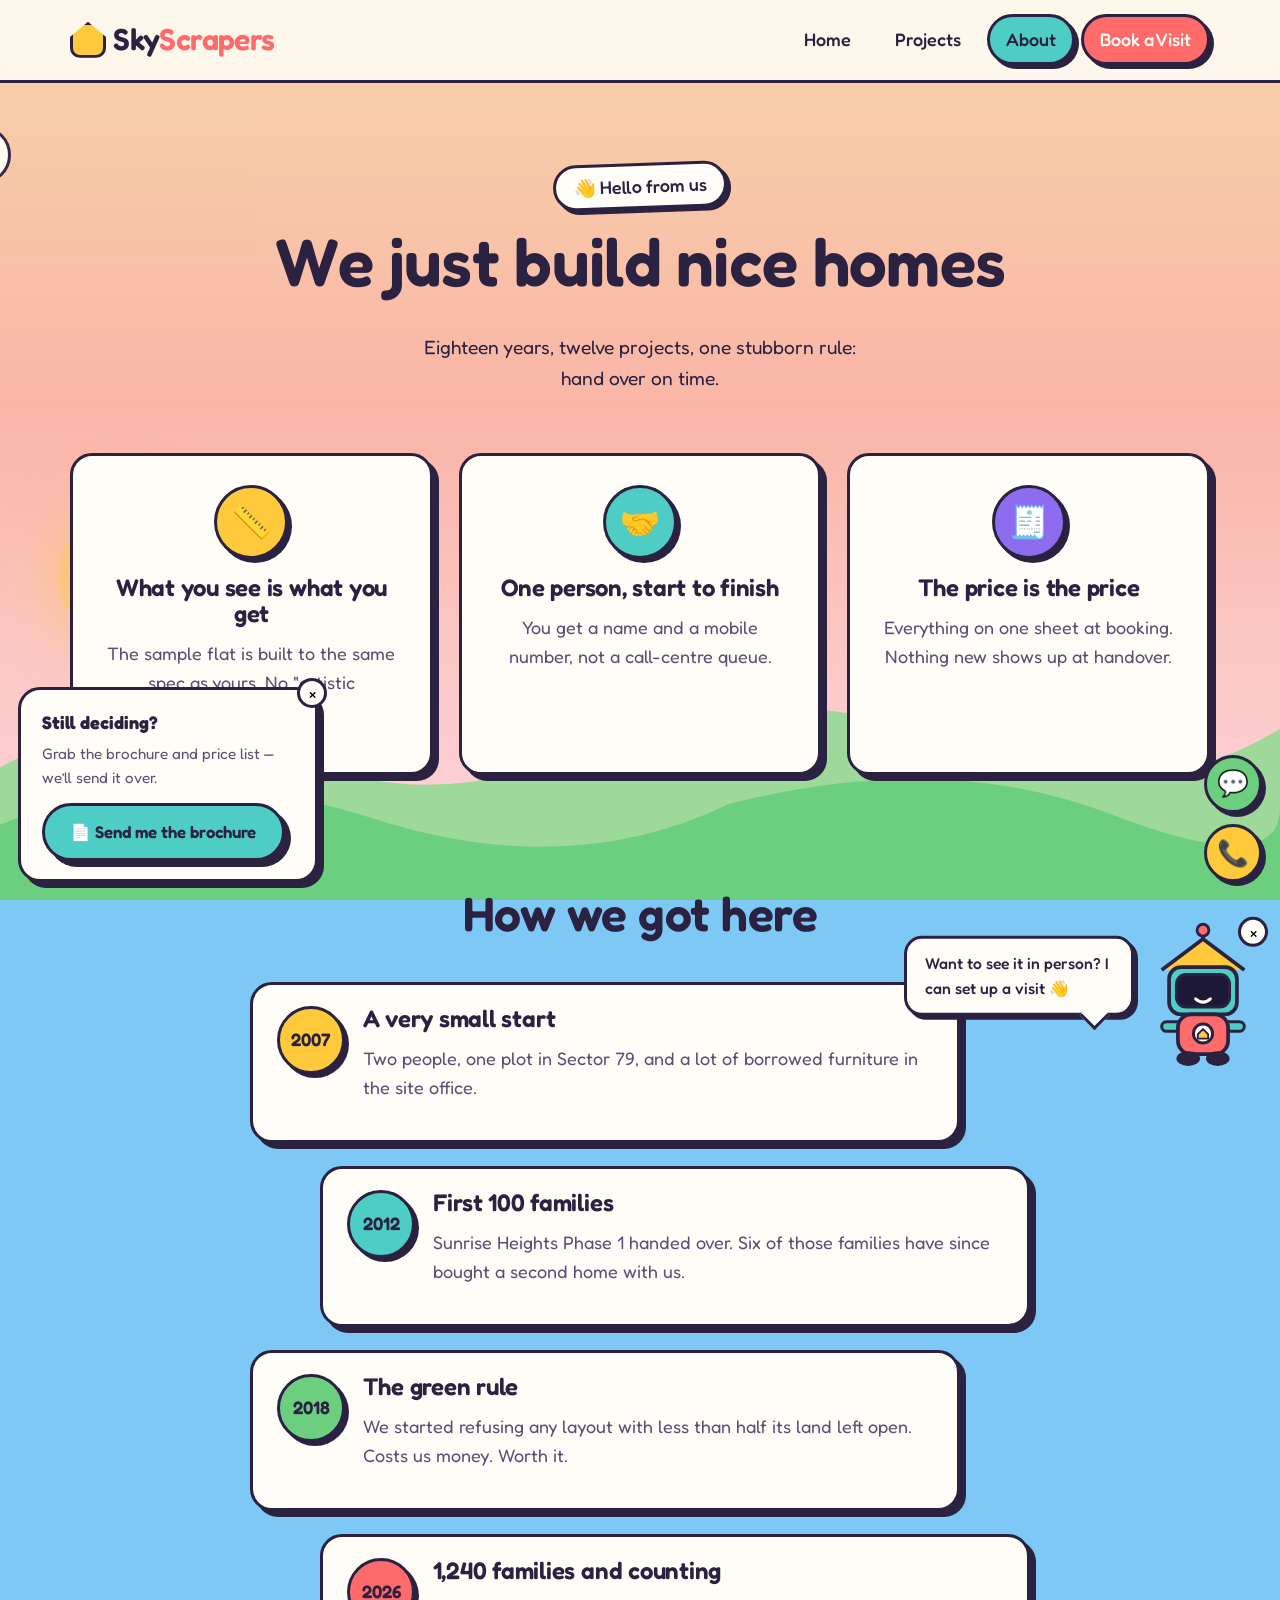
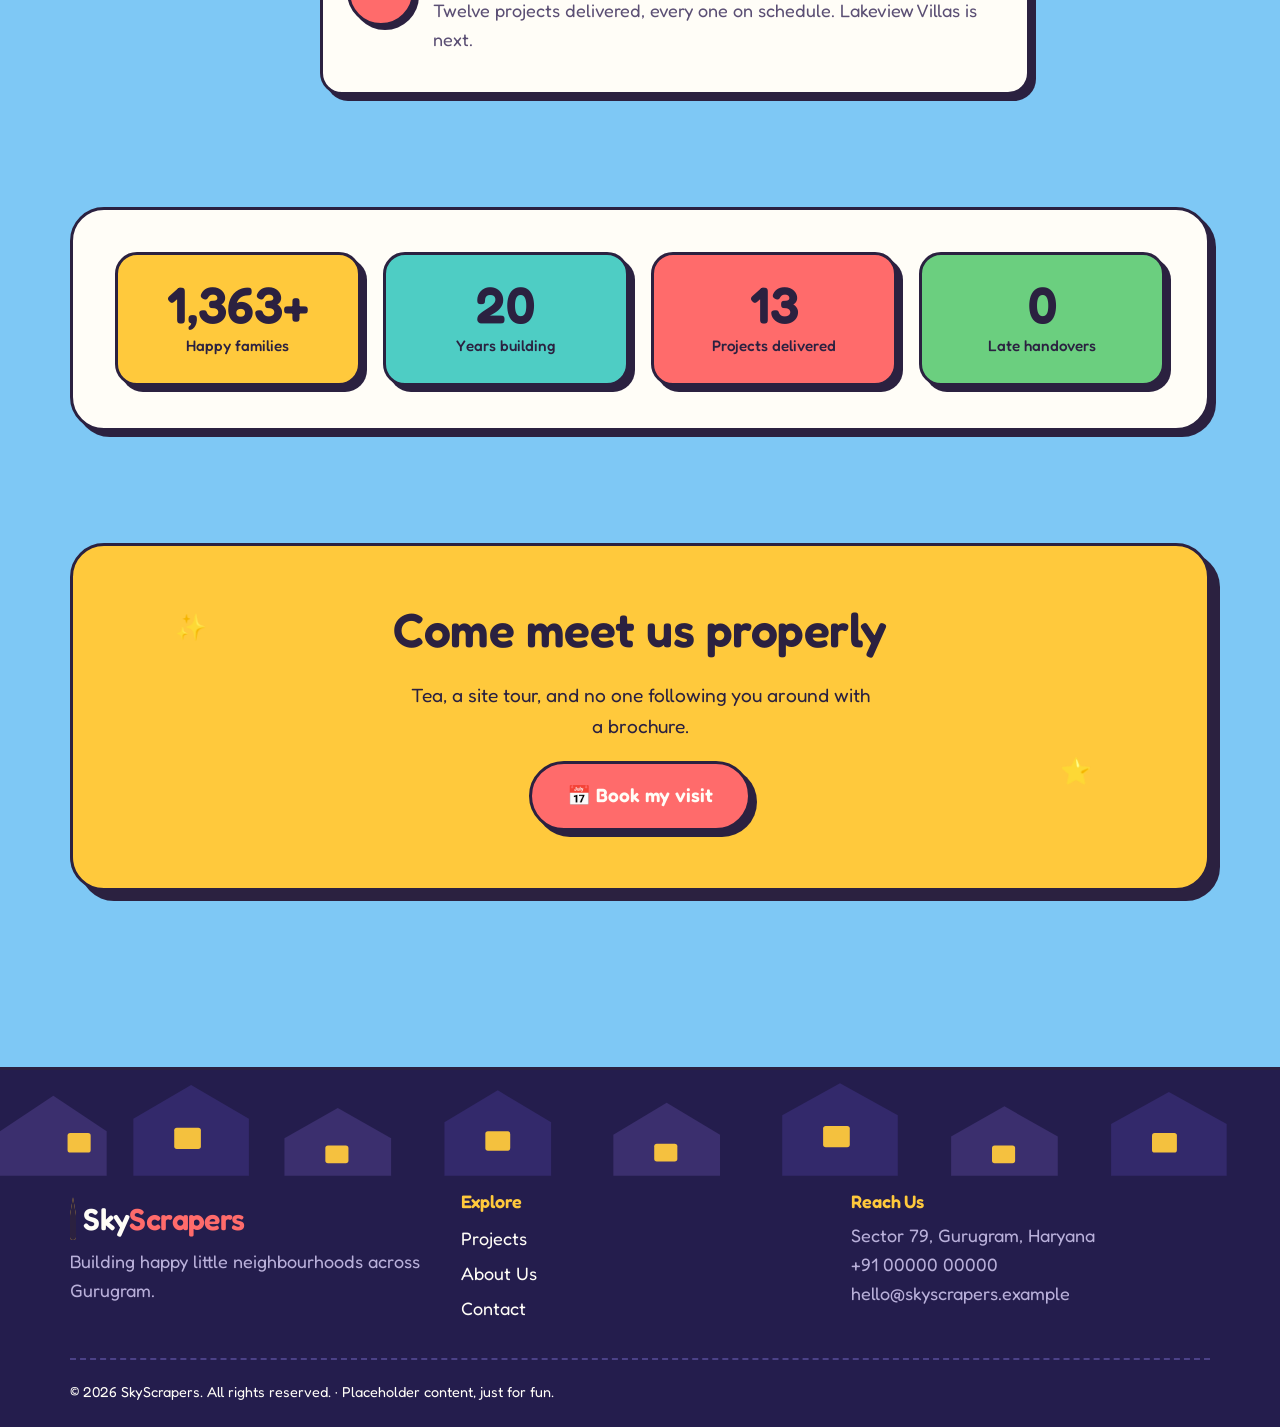
==== commit c918e83d: "Rebrand from Jarvis to SkyScrapers Renames the brand everywhere it is visible: wordmark, page titles" ====
--- a/about.html
+++ b/about.html
@@ -3,8 +3,9 @@
 <head>
   <meta charset="UTF-8" />
   <meta name="viewport" content="width=device-width, initial-scale=1.0" />
-  <meta name="description" content="About Jarvis — eighteen years of building homes people actually want to live in." />
-  <title>About — Jarvis</title>
+  <meta name="description" content="About SkyScrapers — eighteen years of building homes people actually want to live in." />
+  <title>About — SkyScrapers</title>
+  <link rel="icon" href="favicon.svg" type="image/svg+xml" />
   <link rel="preconnect" href="https://fonts.googleapis.com" />
   <link rel="preconnect" href="https://fonts.gstatic.com" crossorigin />
   <link href="https://fonts.googleapis.com/css2?family=Fredoka:wght@400;500;600&display=swap" rel="stylesheet" />
@@ -13,7 +14,7 @@
 <body data-phone="+910000000000">
   <header class="site-header">
     <div class="container nav-wrap">
-      <a class="brand" href="index.html">Jar<span>vis</span></a>
+      <a class="brand" href="index.html">Sky<span>Scrapers</span></a>
       <button class="nav-toggle" aria-label="Toggle menu" aria-expanded="false">
         <span></span><span></span><span></span>
       </button>
@@ -155,7 +156,7 @@
     <div class="container">
       <div class="footer-grid">
         <div>
-          <a class="brand" href="index.html">Jar<span>vis</span></a>
+          <a class="brand" href="index.html">Sky<span>Scrapers</span></a>
           <p class="muted">Building happy little neighbourhoods across Gurugram.</p>
         </div>
         <div>
@@ -166,11 +167,11 @@
         </div>
         <div>
           <h4>Reach Us</h4>
-          <p class="muted">Sector 79, Gurugram, Haryana<br />+91 00000 00000<br />hello@jarvis.example</p>
+          <p class="muted">Sector 79, Gurugram, Haryana<br />+91 00000 00000<br />hello@skyscrapers.example</p>
         </div>
       </div>
       <div class="footer-bottom">
-        <span>© <span id="year"></span> Jarvis. All rights reserved. · Placeholder content, just for fun.</span>
+        <span>© <span id="year"></span> SkyScrapers. All rights reserved. · Placeholder content, just for fun.</span>
       </div>
     </div>
   </footer>
--- a/css/styles.css
+++ b/css/styles.css
@@ -1,5 +1,5 @@
 /* ============================================================
-   Jarvis — cartoon edition
+   SkyScrapers — cartoon edition
    Design tokens first. Change the look here, not in the rules.
    ============================================================ */
 
@@ -262,13 +262,15 @@
   letter-spacing: -0.02em;
   display: inline-flex;
   align-items: center;
-  gap: 0.45rem;
+  /* no flex gap here: "Sky" and "Scrapers" are separate flex items and a
+     gap would split the wordmark. The house mark carries its own margin. */
 }
 .brand span { color: var(--coral); }
 .brand::before {
   content: "";
   width: 30px;
   height: 30px;
+  margin-right: 0.45rem;
   background: var(--sun);
   border: var(--line) solid var(--ink);
   border-radius: 8px 8px 10px 10px;
@@ -680,49 +682,49 @@
 }
 
 /* ============================================================
-   JARVI — the mascot
-   ============================================================ */
-
-.jarvi { width: 150px; display: block; overflow: visible; }
-.jarvi .body-g { animation: idleBob 3s ease-in-out infinite; transform-origin: center bottom; transform-box: fill-box; }
+   SKYE — the mascot
+   ============================================================ */
+
+.skye { width: 150px; display: block; overflow: visible; }
+.skye .body-g { animation: idleBob 3s ease-in-out infinite; transform-origin: center bottom; transform-box: fill-box; }
 @keyframes idleBob {
   0%, 100% { transform: translateY(0) scaleY(1); }
   50%      { transform: translateY(-7px) scaleY(1.02); }
 }
-.jarvi .pupil { transition: transform 0.18s var(--smooth); }
-.jarvi .lid { transform-origin: center top; transform-box: fill-box; animation: blink 5s infinite; }
+.skye .pupil { transition: transform 0.18s var(--smooth); }
+.skye .lid { transform-origin: center top; transform-box: fill-box; animation: blink 5s infinite; }
 @keyframes blink {
   0%, 92%, 100% { transform: scaleY(0); }
   95%, 97%      { transform: scaleY(1); }
 }
-.jarvi .antenna-ball { animation: pulseBall 2s ease-in-out infinite; transform-origin: center; transform-box: fill-box; }
+.skye .antenna-ball { animation: pulseBall 2s ease-in-out infinite; transform-origin: center; transform-box: fill-box; }
 @keyframes pulseBall {
   0%, 100% { transform: scale(1); fill: var(--coral); }
   50%      { transform: scale(1.25); fill: var(--sun); }
 }
-.jarvi .arm-r { transform-origin: left center; transform-box: fill-box; }
-.jarvi.waving .arm-r { animation: wave 0.6s ease-in-out 4; }
+.skye .arm-r { transform-origin: left center; transform-box: fill-box; }
+.skye.waving .arm-r { animation: wave 0.6s ease-in-out 4; }
 @keyframes wave {
   0%, 100% { transform: rotate(0deg); }
   50%      { transform: rotate(-58deg); }
 }
-.jarvi.dancing { animation: dance 0.55s ease-in-out 5; }
+.skye.dancing { animation: dance 0.55s ease-in-out 5; }
 @keyframes dance {
   0%, 100% { transform: rotate(0) translateY(0); }
   25%      { transform: rotate(-11deg) translateY(-12px); }
   75%      { transform: rotate(11deg) translateY(-12px); }
 }
-.jarvi.shy .pupil { opacity: 0; }
-
-/* Jarvi in the hero */
-.hero-jarvi {
+.skye.shy .pupil { opacity: 0; }
+
+/* Skye in the hero */
+.hero-skye {
   position: absolute;
   right: clamp(0px, 6vw, 90px);
   bottom: 16%;
   z-index: 3;
   transform: translateX(calc(var(--mx) * 12px));
 }
-.hero-jarvi .jarvi { width: clamp(110px, 15vw, 190px); }
+.hero-skye .skye { width: clamp(110px, 15vw, 190px); }
 
 /* Speech bubble */
 .bubble {
@@ -754,8 +756,8 @@
   to   { opacity: 1; transform: none; }
 }
 
-/* Jarvi peeking up from the bottom edge after a while */
-.jarvi-peek {
+/* Skye peeking up from the bottom edge after a while */
+.skye-peek {
   position: fixed;
   right: 18px;
   bottom: 0;
@@ -767,9 +769,9 @@
   transition: transform 0.7s var(--jelly);
   cursor: pointer;
 }
-.jarvi-peek.up { transform: translateY(16%); }
-.jarvi-peek .jarvi { width: 118px; }
-.jarvi-peek .bubble { margin-bottom: 58px; }
+.skye-peek.up { transform: translateY(16%); }
+.skye-peek .skye { width: 118px; }
+.skye-peek .bubble { margin-bottom: 58px; }
 .peek-close {
   position: absolute;
   top: -6px;
@@ -1111,7 +1113,7 @@
 
 .details-row { display: flex; gap: 1rem; align-items: flex-end; }
 .details-row .fields { flex: 1; min-width: 0; }
-.details-row .jarvi { width: 110px; flex: none; margin-bottom: 1rem; }
+.details-row .skye { width: 110px; flex: none; margin-bottom: 1rem; }
 
 .summary-chip {
   display: inline-block;
@@ -1129,7 +1131,7 @@
 /* Success screen */
 .book-done { display: none; text-align: center; padding: 1rem 0; }
 .book-done.show { display: block; animation: stepIn 0.5s var(--jelly); }
-.book-done .jarvi { width: 150px; margin: 0 auto 1rem; }
+.book-done .skye { width: 150px; margin: 0 auto 1rem; }
 .keys { font-size: 3rem; display: inline-block; animation: jingle 0.7s var(--jelly) 3; }
 @keyframes jingle {
   0%, 100% { transform: rotate(0); }
@@ -1235,17 +1237,17 @@
   .nav a { text-align: center; }
 
   .hero { min-height: 78vh; }
-  .hero-jarvi { right: 4px; bottom: 22%; opacity: 0.92; }
-  .hero-jarvi .jarvi { width: 96px; }
+  .hero-skye { right: 4px; bottom: 22%; opacity: 0.92; }
+  .hero-skye .skye { width: 96px; }
 
   .timeline-item:nth-child(odd),
   .timeline-item:nth-child(even) { margin: 0; }
 
-  .details-row .jarvi { display: none; }
+  .details-row .skye { display: none; }
 
   .mobile-bar { display: flex; }
   .floaters { bottom: 78px; }
-  .jarvi-peek { bottom: 62px; }
+  .skye-peek { bottom: 62px; }
   .nudge { bottom: 78px; left: 12px; right: 12px; max-width: none; }
   .site-footer { padding-bottom: 5rem; }
 }
